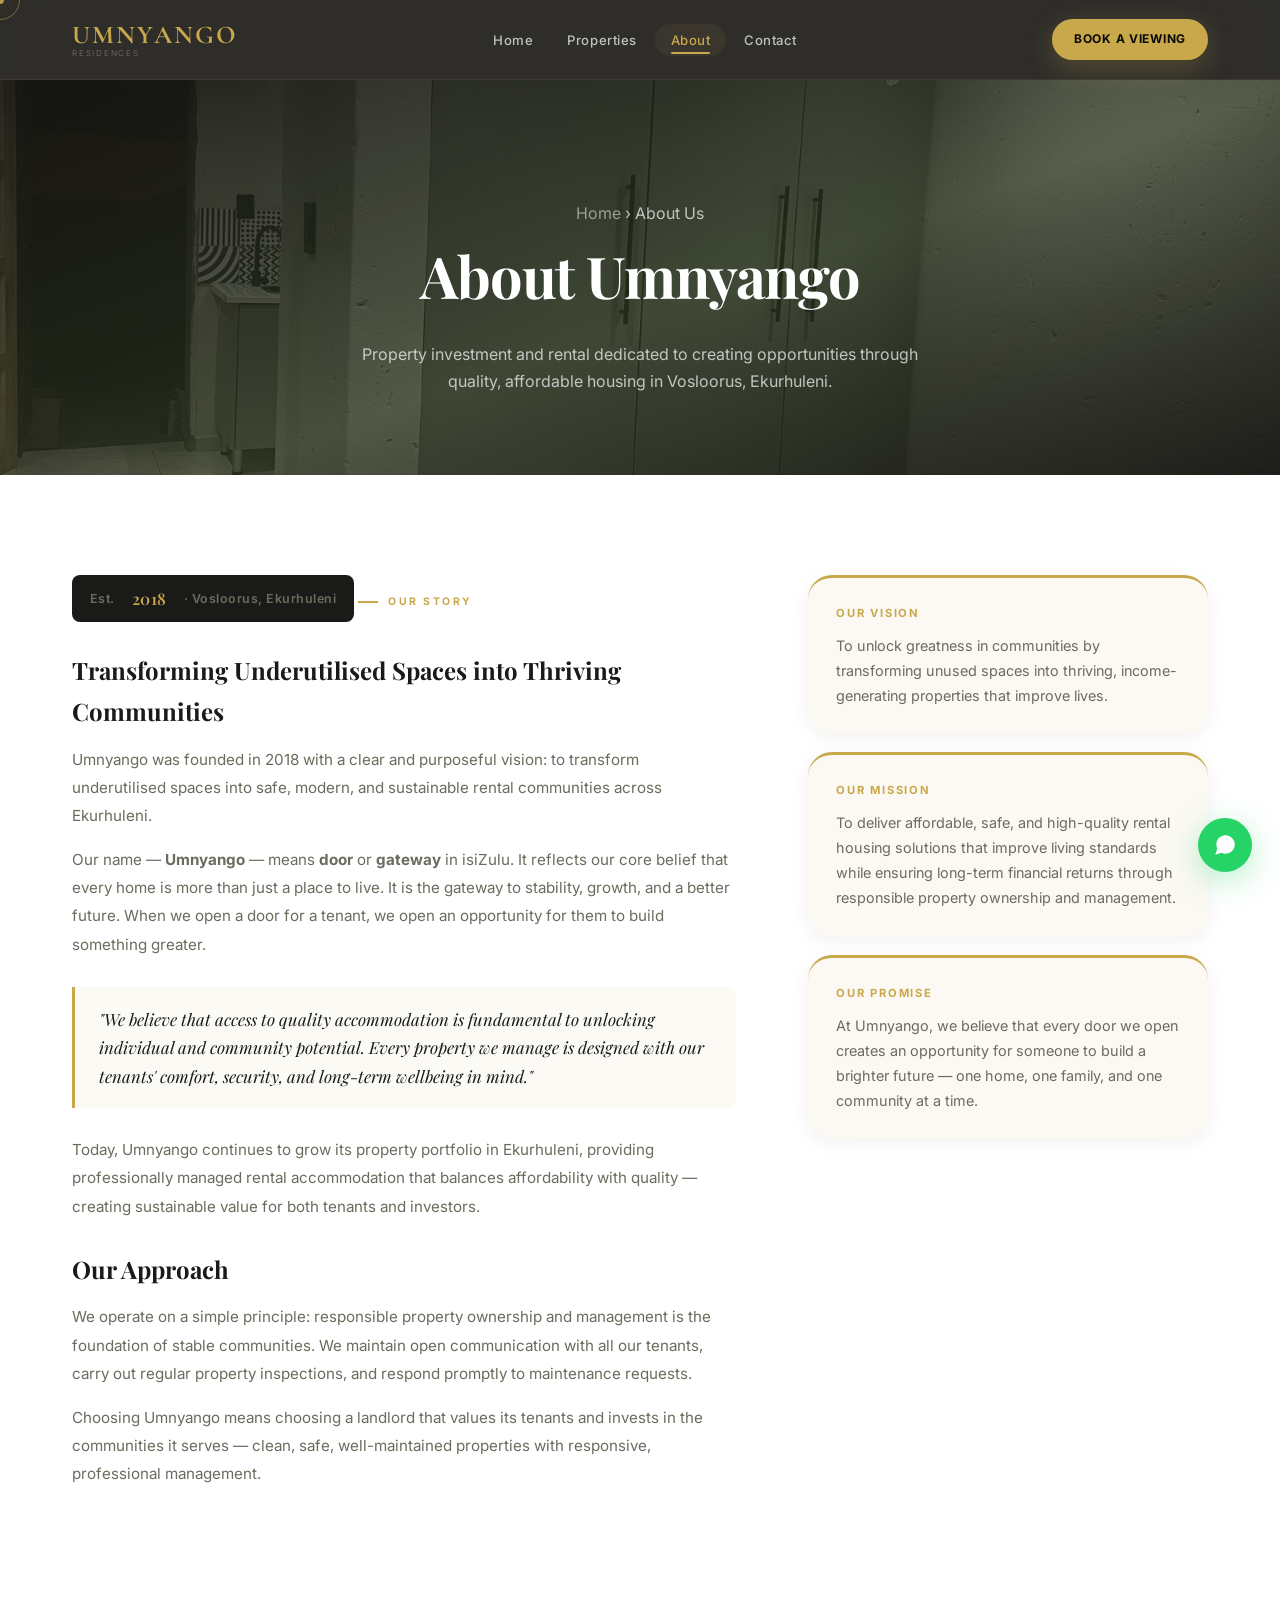
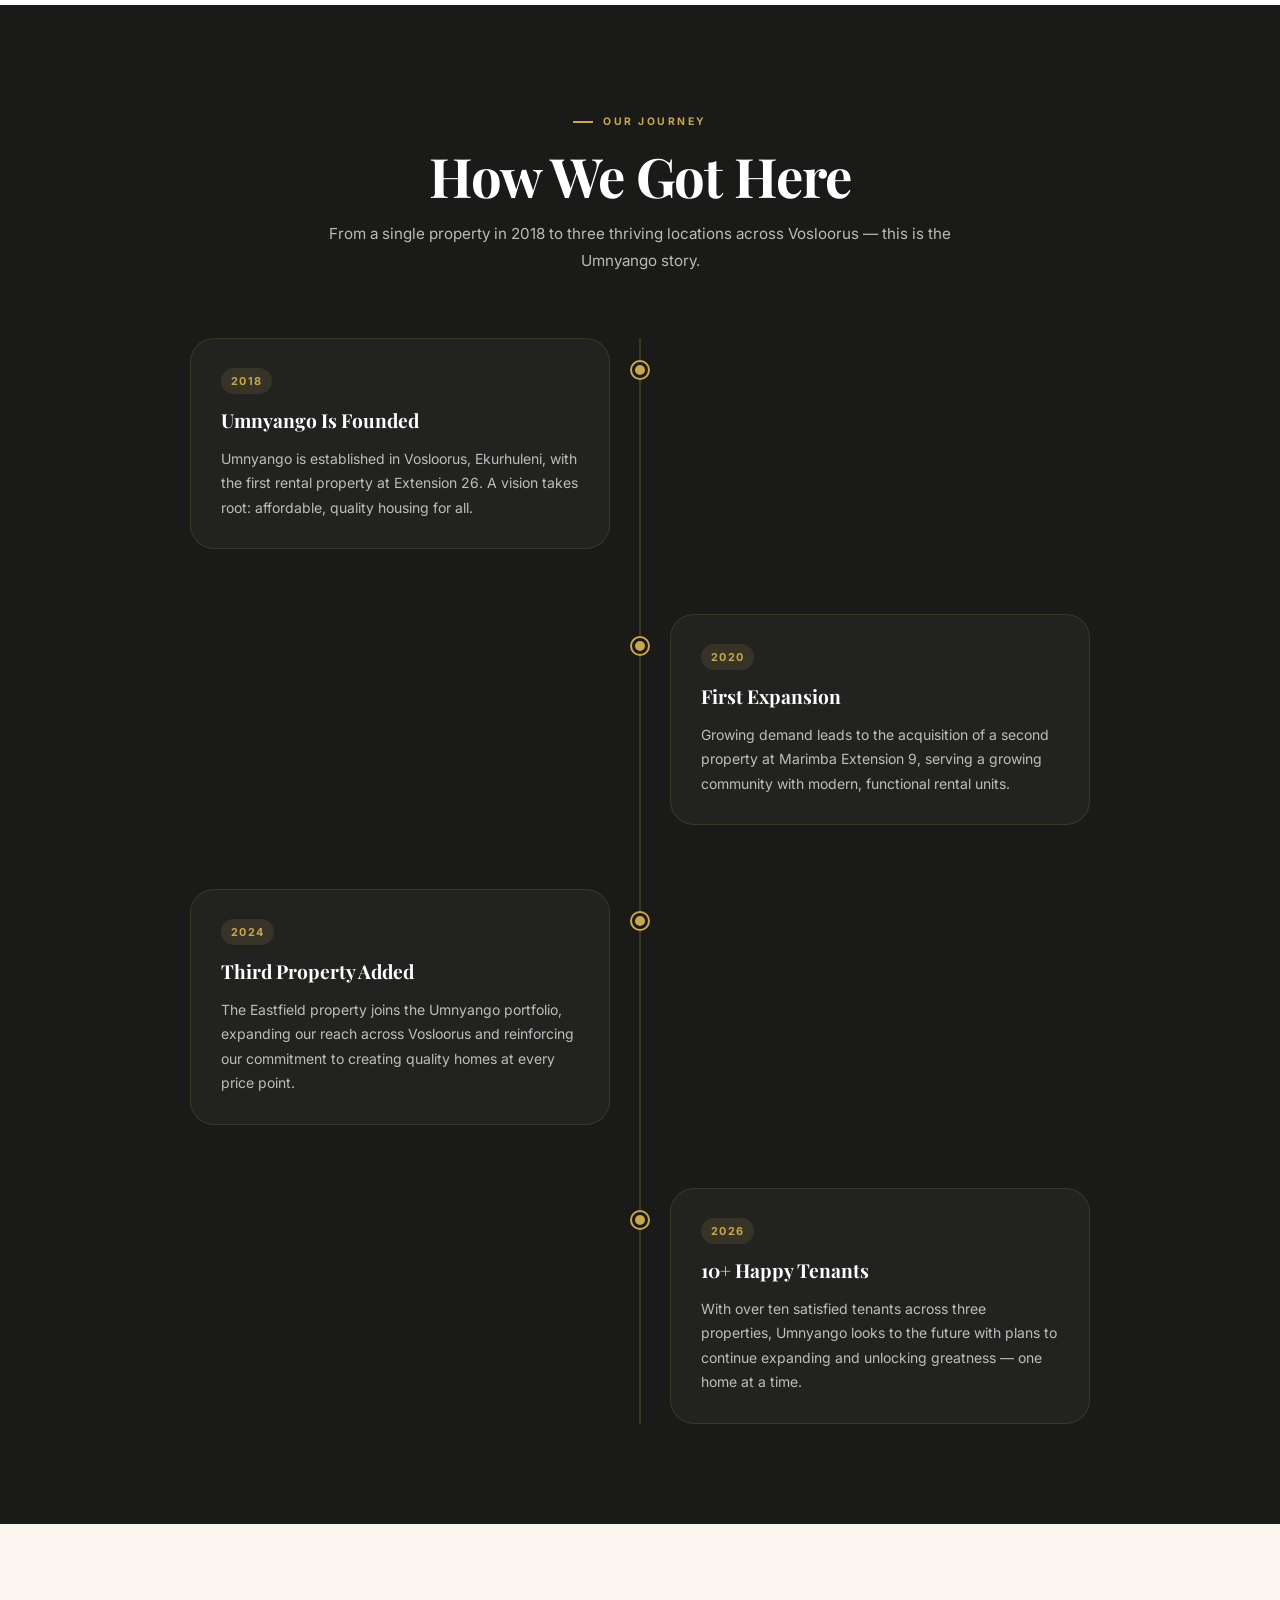
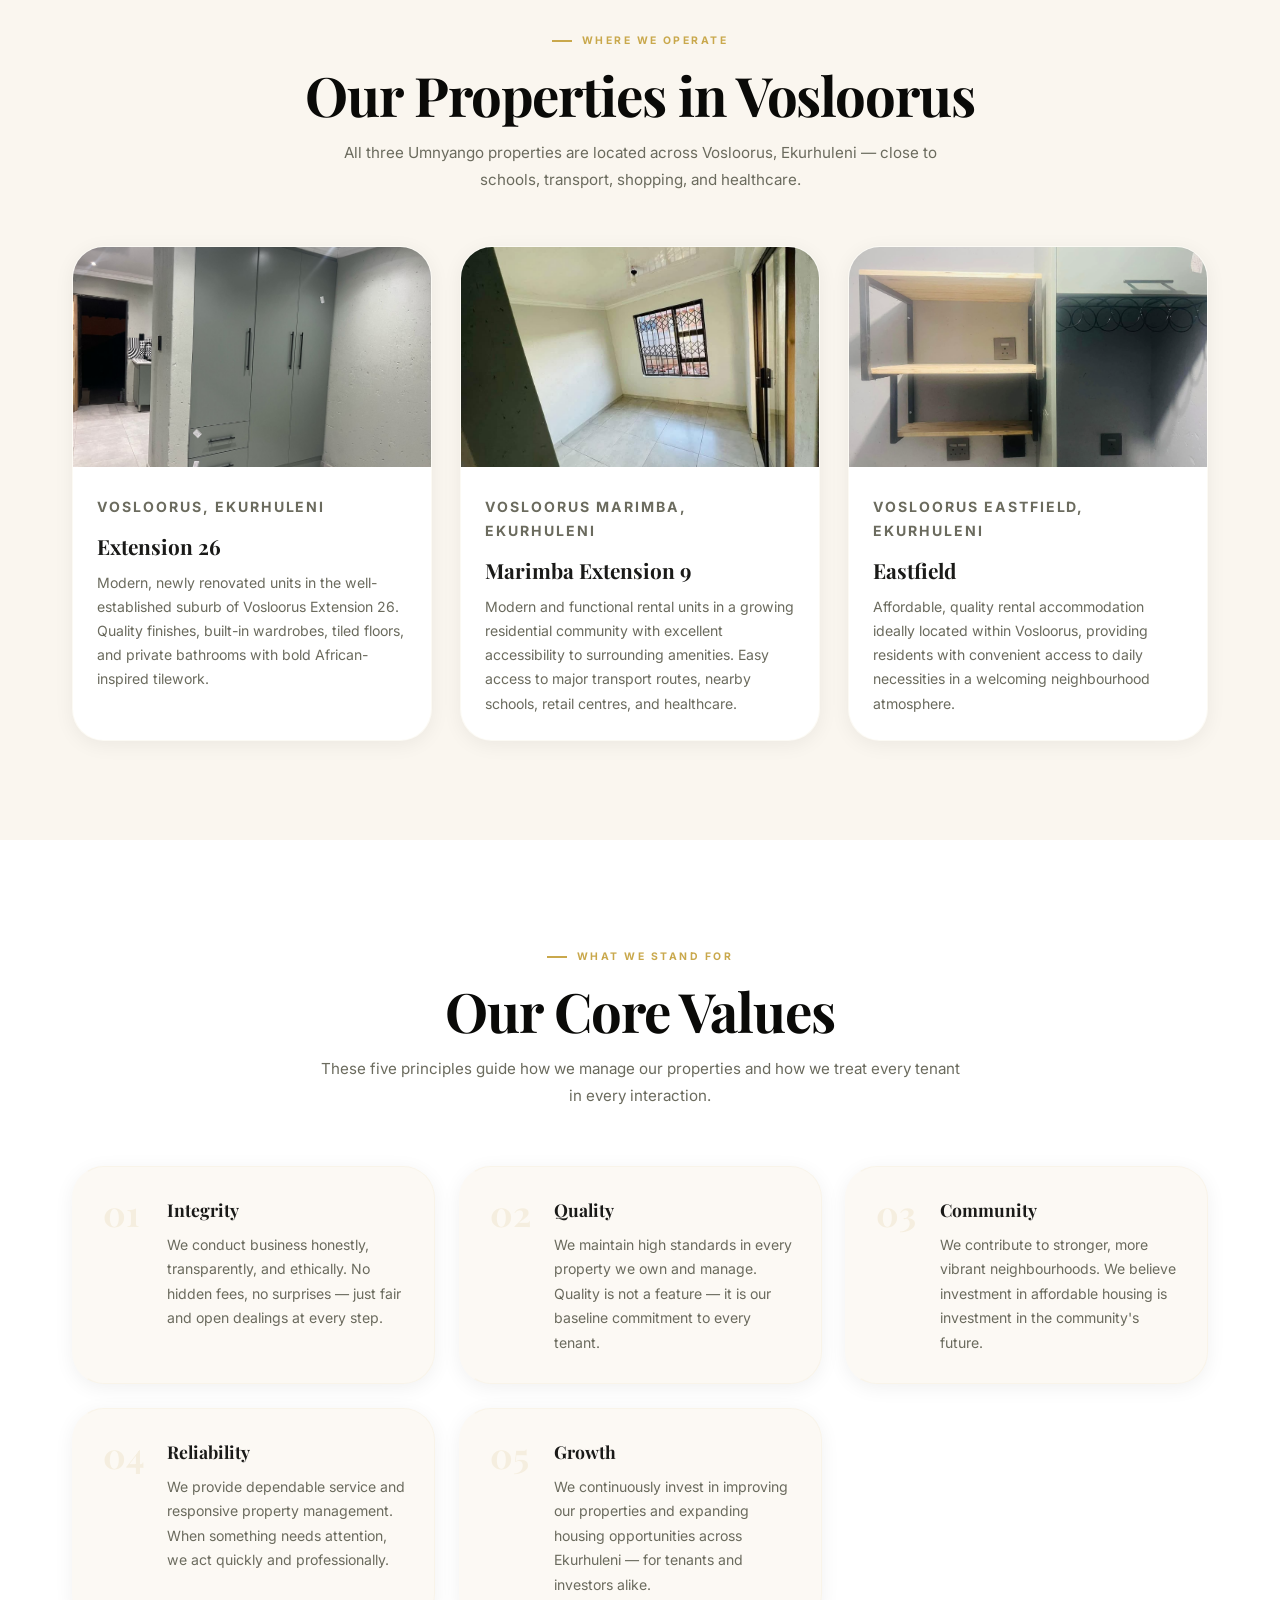
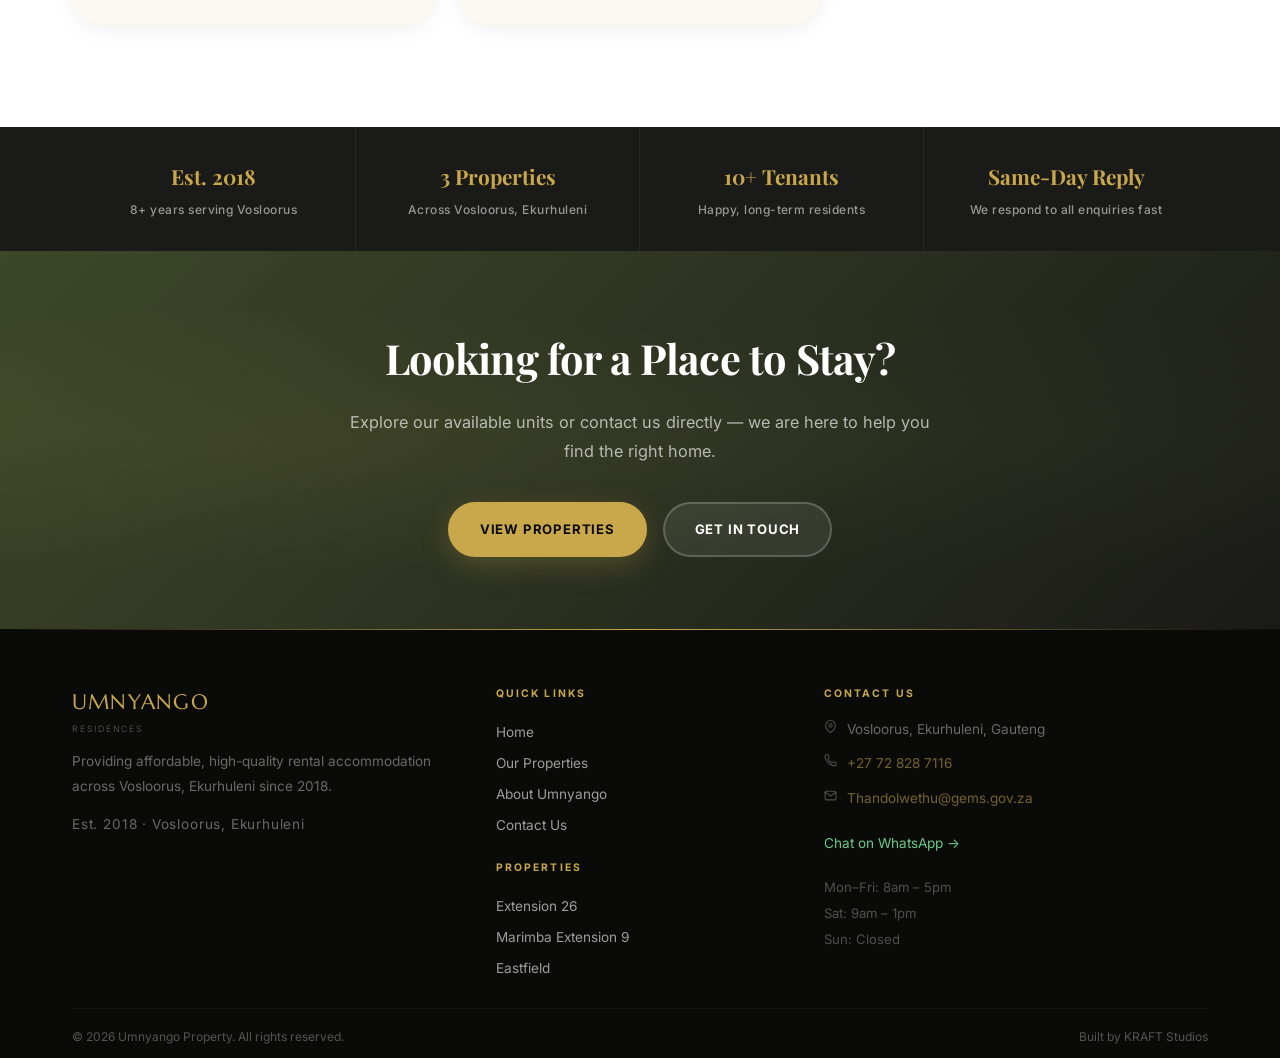
==== about.html @ 975ba5ec "Initial commit" ====
<!DOCTYPE html>
<html lang="en">
<head>
  <meta charset="UTF-8" />
  <meta name="viewport" content="width=device-width, initial-scale=1.0" />
    <title>About Us | Umnyango Hotel & Suites</title>
  <meta name="description" content="Umnyango was established in 2018 with a vision to transform underutilised spaces into thriving rental communities in Vosloorus, Ekurhuleni. Learn our story, vision, and values." />
  <link rel="stylesheet" href="styles.css" />
  <style>
    /* ===== PAGE HEADER OVERRIDES ===== */
    .page-header {
      padding: 120px 0 80px;
    }

    .page-header .hs-overlay {
      background: linear-gradient(160deg, rgba(22,22,18,0.92) 0%, rgba(45,54,32,0.75) 55%, rgba(22,22,18,0.95) 100%);
    }

    /* ===== OVERVIEW ===== */
    .overview-section {
      padding: 100px 0;
      background: var(--white);
    }

    .overview-grid {
      display: grid;
      grid-template-columns: 1fr 400px;
      gap: 72px;
      align-items: flex-start;
    }

    .overview-content .founded-badge {
      display: inline-flex;
      align-items: center;
      gap: 10px;
      background: var(--charcoal-dark);
      color: var(--text-soft);
      font-size: 0.78rem;
      font-weight: 600;
      padding: 10px 18px;
      border-radius: var(--radius-sm);
      letter-spacing: 0.04em;
      margin-bottom: 28px;
      font-family: 'Inter', sans-serif;
    }

    .overview-content .founded-badge span {
      color: var(--gold);
      font-family: 'Playfair Display', serif;
      font-size: 1rem;
    }

    .overview-content h2 {
      font-family: 'Playfair Display', serif;
      font-size: 1.5rem;
      color: var(--charcoal-dark);
      margin-bottom: 14px;
      margin-top: 28px;
    }

    .overview-content h2:first-of-type {
      margin-top: 0;
    }

    .overview-content p {
      color: var(--text-soft);
      line-height: 1.85;
      margin-bottom: 16px;
      font-size: 0.95rem;
    }

    .overview-content blockquote {
      border-left: 3px solid var(--gold);
      padding: 18px 24px;
      margin: 28px 0;
      background: var(--gold-soft);
      border-radius: 0 var(--radius-sm) var(--radius-sm) 0;
      font-family: 'Playfair Display', serif;
      font-style: italic;
      font-size: 1.05rem;
      color: var(--charcoal);
      line-height: 1.7;
    }

    .vm-stack {
      display: flex;
      flex-direction: column;
      gap: 18px;
      position: sticky;
      top: calc(var(--nav-h) + 24px);
    }

    .vm-card {
      background: var(--ivory-light);
      border-radius: var(--radius-lg);
      padding: 26px 28px;
      box-shadow: var(--shadow-sm);
      border-top: 3px solid var(--gold);
      transition: all var(--transition);
    }

    .vm-card:hover {
      transform: translateY(-2px);
      box-shadow: var(--shadow-md);
    }

    .vm-card h3 {
      font-size: 0.7rem;
      text-transform: uppercase;
      letter-spacing: 0.16em;
      font-family: 'Inter', sans-serif;
      font-weight: 700;
      color: var(--gold);
      margin-bottom: 10px;
    }

    .vm-card p {
      font-size: 0.9rem;
      color: var(--text-soft);
      line-height: 1.74;
    }

    /* ===== TIMELINE ===== */
    .timeline-section {
      padding: 100px 0;
      background: var(--charcoal-dark);
    }

    .timeline-head {
      text-align: center;
      margin-bottom: 64px;
    }

    .timeline-track {
      position: relative;
      max-width: 900px;
      margin: 0 auto;
    }

    .timeline-track::before {
      content: '';
      position: absolute;
      left: 50%;
      top: 0;
      bottom: 0;
      width: 2px;
      background: rgba(201,168,76,0.2);
      transform: translateX(-50%);
    }

    .tl-item {
      display: grid;
      grid-template-columns: 1fr 60px 1fr;
      gap: 0;
      margin-bottom: 64px;
      position: relative;
    }

    .tl-item:last-child { margin-bottom: 0; }

    .tl-content {
      background: rgba(255,255,255,0.04);
      border: 1px solid rgba(201,168,76,0.14);
      border-radius: var(--radius-lg);
      padding: 28px 30px;
      transition: background var(--transition);
    }

    .tl-content:hover {
      background: rgba(255,255,255,0.07);
    }

    .tl-item.left  .tl-content { grid-column: 1; }
    .tl-item.left  .tl-space   { grid-column: 2; }
    .tl-item.left  .tl-empty   { grid-column: 3; }
    .tl-item.right .tl-empty   { grid-column: 1; }
    .tl-item.right .tl-space   { grid-column: 2; }
    .tl-item.right .tl-content { grid-column: 3; }

    .tl-space {
      display: flex;
      flex-direction: column;
      align-items: center;
      justify-content: flex-start;
      padding-top: 24px;
      position: relative;
    }

    .tl-dot {
      width: 16px;
      height: 16px;
      background: var(--gold);
      border-radius: 50%;
      border: 3px solid var(--charcoal-dark);
      box-shadow: 0 0 0 2px var(--gold);
      flex-shrink: 0;
      z-index: 1;
    }

    .tl-year {
      font-family: 'Inter', sans-serif;
      font-size: 0.78rem;
      font-weight: 700;
      color: var(--gold);
      text-transform: uppercase;
      letter-spacing: 0.1em;
      margin-bottom: 8px;
    }

    .tl-content h3 {
      font-size: 1.2rem;
      color: var(--white);
      margin-bottom: 10px;
      font-family: 'Playfair Display', serif;
    }

    .tl-content p {
      font-size: 0.875rem;
      color: rgba(255,255,255,0.7);
      line-height: 1.74;
    }

    .tl-tag {
      display: inline-block;
      background: var(--gold-dim);
      color: var(--gold);
      font-size: 0.68rem;
      font-weight: 700;
      text-transform: uppercase;
      letter-spacing: 0.12em;
      padding: 4px 10px;
      border-radius: 20px;
      margin-bottom: 10px;
      font-family: 'Inter', sans-serif;
    }

    /* ===== AREAS ===== */
    .areas-section {
      background: var(--ivory);
      padding: 100px 0;
    }

    .areas-head {
      text-align: center;
      margin-bottom: 52px;
    }

    .areas-head .section-subtitle {
      margin: 0 auto;
    }

    .areas-grid {
      display: grid;
      grid-template-columns: repeat(3, 1fr);
      gap: 28px;
    }

    .area-card {
      background: var(--white);
      border-radius: var(--radius-xl);
      overflow: hidden;
      box-shadow: var(--shadow-sm);
      border: 1px solid var(--border-light);
      transition: all 0.4s var(--ease-out);
    }

    .area-card:hover {
      transform: translateY(-6px);
      box-shadow: var(--shadow-lg);
      border-color: var(--border);
    }

    .area-photo {
      height: 220px;
      overflow: hidden;
      background: var(--ivory-dark);
    }

    .area-photo img {
      width: 100%;
      height: 100%;
      object-fit: cover;
      transition: transform 0.7s var(--ease-out);
    }

    .area-card:hover .area-photo img {
      transform: scale(1.08);
    }

    .area-body {
      padding: 28px 24px 24px;
    }

    .area-body h3 {
      font-family: 'Playfair Display', serif;
      font-size: 1.3rem;
      margin-bottom: 6px;
      color: var(--charcoal-dark);
      font-weight: 700;
    }

    .area-location {
      font-size: 0.7rem;
      font-weight: 700;
      color: var(--gold);
      text-transform: uppercase;
      letter-spacing: 0.14em;
      margin-bottom: 10px;
      font-family: 'Inter', sans-serif;
    }

    .area-body p {
      font-size: 0.88rem;
      color: var(--text-soft);
      line-height: 1.72;
    }

    /* ===== VALUES ===== */
    .values-section {
      padding: 100px 0;
      background: var(--white);
    }

    .values-head {
      text-align: center;
      margin-bottom: 56px;
    }

    .values-head .section-subtitle {
      margin: 0 auto;
    }

    .values-grid {
      display: grid;
      grid-template-columns: repeat(3, 1fr);
      gap: 24px;
    }

    .value-card {
      display: flex;
      gap: 20px;
      background: var(--ivory-light);
      border-radius: var(--radius-xl);
      padding: 28px;
      box-shadow: var(--shadow-sm);
      transition: all 0.4s var(--ease-out);
      align-items: flex-start;
      border: 1px solid var(--border-light);
      border-left: 3px solid transparent;
    }

    .value-card:hover {
      transform: translateY(-4px);
      box-shadow: var(--shadow-md);
      border-left-color: var(--gold);
      border-color: var(--border);
    }

    .value-num {
      font-family: 'Playfair Display', serif;
      font-size: 2.2rem;
      font-weight: 700;
      color: var(--gold-dim);
      line-height: 1;
      flex-shrink: 0;
      width: 44px;
    }

    .value-content h3 {
      font-family: 'Playfair Display', serif;
      font-size: 1.1rem;
      margin-bottom: 8px;
      color: var(--charcoal-dark);
      font-weight: 700;
    }

    .value-content p {
      font-size: 0.88rem;
      color: var(--text-soft);
      line-height: 1.74;
    }

    /* ===== TRUST STRIP ===== */
    .trust-strip {
      background: var(--charcoal-dark);
      padding: 0;
    }

    .trust-inner {
      display: grid;
      grid-template-columns: repeat(4, 1fr);
    }

    .trust-cell {
      padding: 32px 24px;
      text-align: center;
      border-right: 1px solid rgba(255,255,255,0.06);
    }

    .trust-cell:last-child { border-right: none; }

    .trust-label {
      font-family: 'Playfair Display', serif;
      font-size: 1.3rem;
      color: var(--gold);
      margin-bottom: 6px;
      font-weight: 700;
    }

    .trust-desc {
      font-size: 0.75rem;
      color: rgba(255,255,255,0.55);
      line-height: 1.6;
      font-family: 'Inter', sans-serif;
      font-weight: 500;
      letter-spacing: 0.04em;
    }

    /* ===== CTA ===== */
    .about-cta {
      background: linear-gradient(135deg, var(--olive-deep) 0%, var(--charcoal-dark) 100%);
      padding: 72px 0;
      text-align: center;
      position: relative;
      overflow: hidden;
    }

    .about-cta::before {
      content: '';
      position: absolute;
      inset: 0;
      background:
        radial-gradient(ellipse at 20% 50%, rgba(201,168,76,0.08), transparent 50%),
        radial-gradient(ellipse at 80% 50%, rgba(106,122,74,0.06), transparent 50%);
      pointer-events: none;
    }

    .about-cta .container {
      position: relative;
      z-index: 1;
    }

    .about-cta h2 {
      font-family: 'Playfair Display', serif;
      font-size: clamp(1.8rem, 4vw, 2.6rem);
      color: var(--white);
      margin-bottom: 14px;
      letter-spacing: -0.02em;
    }

    .about-cta p {
      color: rgba(255,255,255,0.65);
      font-size: 1.02rem;
      max-width: 600px;
      margin: 0 auto 36px;
      line-height: 1.8;
    }

    .about-cta .btn-group {
      display: flex;
      gap: 16px;
      justify-content: center;
      flex-wrap: wrap;
    }

    /* ===== RESPONSIVE ===== */
    @media (max-width: 1020px) {
      .overview-grid {
        grid-template-columns: 1fr;
      }
      .vm-stack {
        position: static;
        flex-direction: row;
        flex-wrap: wrap;
      }
      .vm-card {
        flex: 1;
        min-width: 240px;
      }
    }

    @media (max-width: 900px) {
      .areas-grid {
        grid-template-columns: 1fr 1fr;
      }
      .values-grid {
        grid-template-columns: 1fr 1fr;
      }
      .trust-inner {
        grid-template-columns: 1fr 1fr;
      }
      .trust-cell:nth-child(2) {
        border-right: none;
      }
    }

    @media (max-width: 768px) {
      .timeline-track::before {
        left: 20px;
      }
      .tl-item {
        display: block;
        padding-left: 52px;
        position: relative;
      }
      .tl-space {
        position: absolute;
        left: 0;
        top: 0;
        flex-direction: row;
        padding: 22px 0 0 12px;
      }
      .tl-dot {
        margin-right: 0;
      }
      .tl-empty {
        display: none;
      }
    }

    @media (max-width: 640px) {
      .areas-grid {
        grid-template-columns: 1fr;
      }
      .values-grid {
        grid-template-columns: 1fr;
      }
      .trust-inner {
        grid-template-columns: 1fr 1fr;
      }
    }
  </style>
</head>
<body>
  <!-- ===== CUSTOM CURSOR ===== -->
  <div class="cursor-ring" id="cursorRing"></div>
  <div class="cursor-dot" id="cursorDot"></div>

  <!-- ===== NAVIGATION ===== -->
  <nav class="nav" id="mainNav">
    <div class="container nav-inner">
      <a href="index.html" class="nav-logo">Umnyango<span>Residences</span></a>
      <button class="nav-toggle" id="navToggle" aria-label="Toggle navigation" aria-expanded="false">
        <span></span><span></span><span></span>
      </button>
      <ul class="nav-links" id="navLinks" role="list">
        <li><a href="index.html">Home</a></li>
        <li><a href="properties.html">Properties</a></li>
        <li><a href="about.html" class="active">About</a></li>
        <li><a href="contact.html">Contact</a></li>
      </ul>
      <div class="nav-cta">
        <a href="contact.html" class="btn btn-primary btn-sm">Book a Viewing</a>
      </div>
    </div>
  </nav>

  <!-- ===== PAGE HEADER ===== -->
  <header class="page-header">
    <div class="hs-slides" id="hsSlides"></div>
    <div class="hs-overlay"></div>
    <div class="container">
      <p class="breadcrumb"><a href="index.html">Home</a> &rsaquo; About Us</p>
      <h1>About Umnyango</h1>
      <p>Property investment and rental dedicated to creating opportunities through quality, affordable housing in Vosloorus, Ekurhuleni.</p>
    </div>
  </header>

  <script>
    // ===== SLIDESHOW =====
    (function(){
      var imgs = [
        'images/Ext 26/photo-03.jpeg',
        'images/Eastfield/photo-02.png',
        'images/Ext 9/photo-02.jpeg',
        'images/Ext 26/photo-08.jpeg',
        'images/Eastfield/photo-05.png',
        'images/Ext 26/photo-11.jpeg'
      ];
      var wrap = document.getElementById('hsSlides');
      var slides = imgs.map(function(src, i){
        var d = document.createElement('div');
        d.className = 'hs-slide' + (i === 0 ? ' active' : '');
        d.style.backgroundImage = "url('" + src + "')";
        wrap.appendChild(d);
        return d;
      });
      var cur = 0;
      setInterval(function(){
        slides[cur].classList.remove('active');
        cur = (cur + 1) % slides.length;
        slides[cur].classList.add('active');
      }, 5000);
    })();
  </script>

  <!-- ===== OVERVIEW ===== -->
  <section class="overview-section">
    <div class="container">
      <div class="overview-grid">
        <div class="overview-content reveal">
          <div class="founded-badge">Est. &nbsp;<span>2018</span>&nbsp; · Vosloorus, Ekurhuleni</div>
          <span class="section-label">Our Story</span>
          <h2>Transforming Underutilised Spaces into Thriving Communities</h2>
          <p>Umnyango was founded in 2018 with a clear and purposeful vision: to transform underutilised spaces into safe, modern, and sustainable rental communities across Ekurhuleni.</p>
          <p>Our name — <strong>Umnyango</strong> — means <strong>door</strong> or <strong>gateway</strong> in isiZulu. It reflects our core belief that every home is more than just a place to live. It is the gateway to stability, growth, and a better future. When we open a door for a tenant, we open an opportunity for them to build something greater.</p>
          <blockquote>"We believe that access to quality accommodation is fundamental to unlocking individual and community potential. Every property we manage is designed with our tenants' comfort, security, and long-term wellbeing in mind."</blockquote>
          <p>Today, Umnyango continues to grow its property portfolio in Ekurhuleni, providing professionally managed rental accommodation that balances affordability with quality — creating sustainable value for both tenants and investors.</p>
          <h2>Our Approach</h2>
          <p>We operate on a simple principle: responsible property ownership and management is the foundation of stable communities. We maintain open communication with all our tenants, carry out regular property inspections, and respond promptly to maintenance requests.</p>
          <p>Choosing Umnyango means choosing a landlord that values its tenants and invests in the communities it serves — clean, safe, well-maintained properties with responsive, professional management.</p>
        </div>

        <div class="vm-stack reveal reveal-delay-2">
          <div class="vm-card">
            <h3>Our Vision</h3>
            <p>To unlock greatness in communities by transforming unused spaces into thriving, income-generating properties that improve lives.</p>
          </div>
          <div class="vm-card">
            <h3>Our Mission</h3>
            <p>To deliver affordable, safe, and high-quality rental housing solutions that improve living standards while ensuring long-term financial returns through responsible property ownership and management.</p>
          </div>
          <div class="vm-card">
            <h3>Our Promise</h3>
            <p>At Umnyango, we believe that every door we open creates an opportunity for someone to build a brighter future — one home, one family, and one community at a time.</p>
          </div>
        </div>
      </div>
    </div>
  </section>

  <!-- ===== TIMELINE ===== -->
  <section class="timeline-section">
    <div class="container">
      <div class="timeline-head reveal">
        <span class="section-label">Our Journey</span>
        <h2 class="section-title light">How We Got Here</h2>
        <p class="section-subtitle light" style="margin:0 auto;">From a single property in 2018 to three thriving locations across Vosloorus — this is the Umnyango story.</p>
      </div>
      <div class="timeline-track">
        <div class="tl-item left reveal">
          <div class="tl-content">
            <span class="tl-tag">2018</span>
            <h3>Umnyango Is Founded</h3>
            <p>Umnyango is established in Vosloorus, Ekurhuleni, with the first rental property at Extension 26. A vision takes root: affordable, quality housing for all.</p>
          </div>
          <div class="tl-space"><div class="tl-dot"></div></div>
          <div class="tl-empty"></div>
        </div>
        <div class="tl-item right reveal reveal-delay-1">
          <div class="tl-empty"></div>
          <div class="tl-space"><div class="tl-dot"></div></div>
          <div class="tl-content">
            <span class="tl-tag">2020</span>
            <h3>First Expansion</h3>
            <p>Growing demand leads to the acquisition of a second property at Marimba Extension 9, serving a growing community with modern, functional rental units.</p>
          </div>
        </div>
        <div class="tl-item left reveal reveal-delay-2">
          <div class="tl-content">
            <span class="tl-tag">2024</span>
            <h3>Third Property Added</h3>
            <p>The Eastfield property joins the Umnyango portfolio, expanding our reach across Vosloorus and reinforcing our commitment to creating quality homes at every price point.</p>
          </div>
          <div class="tl-space"><div class="tl-dot"></div></div>
          <div class="tl-empty"></div>
        </div>
        <div class="tl-item right reveal reveal-delay-3">
          <div class="tl-empty"></div>
          <div class="tl-space"><div class="tl-dot"></div></div>
          <div class="tl-content">
            <span class="tl-tag">2026</span>
            <h3>10+ Happy Tenants</h3>
            <p>With over ten satisfied tenants across three properties, Umnyango looks to the future with plans to continue expanding and unlocking greatness — one home at a time.</p>
          </div>
        </div>
      </div>
    </div>
  </section>

  <!-- ===== AREAS ===== -->
  <section class="areas-section">
    <div class="container">
      <div class="areas-head reveal">
        <span class="section-label">Where We Operate</span>
        <h2 class="section-title">Our Properties in Vosloorus</h2>
        <p class="section-subtitle">All three Umnyango properties are located across Vosloorus, Ekurhuleni — close to schools, transport, shopping, and healthcare.</p>
      </div>
      <div class="areas-grid">
        <div class="area-card reveal reveal-delay-1">
          <div class="area-photo"><img src="images/Ext 26/photo-03.jpeg" alt="Extension 26" loading="lazy" /></div>
          <div class="area-body">
            <p class="area-location">Vosloorus, Ekurhuleni</p>
            <h3>Extension 26</h3>
            <p>Modern, newly renovated units in the well-established suburb of Vosloorus Extension 26. Quality finishes, built-in wardrobes, tiled floors, and private bathrooms with bold African-inspired tilework.</p>
          </div>
        </div>
        <div class="area-card reveal reveal-delay-2">
          <div class="area-photo"><img src="images/Ext 9/photo-02.jpeg" alt="Marimba Extension 9" loading="lazy" /></div>
          <div class="area-body">
            <p class="area-location">Vosloorus Marimba, Ekurhuleni</p>
            <h3>Marimba Extension 9</h3>
            <p>Modern and functional rental units in a growing residential community with excellent accessibility to surrounding amenities. Easy access to major transport routes, nearby schools, retail centres, and healthcare.</p>
          </div>
        </div>
        <div class="area-card reveal reveal-delay-3">
          <div class="area-photo"><img src="images/Eastfield/photo-03.png" alt="Eastfield" loading="lazy" /></div>
          <div class="area-body">
            <p class="area-location">Vosloorus Eastfield, Ekurhuleni</p>
            <h3>Eastfield</h3>
            <p>Affordable, quality rental accommodation ideally located within Vosloorus, providing residents with convenient access to daily necessities in a welcoming neighbourhood atmosphere.</p>
          </div>
        </div>
      </div>
    </div>
  </section>

  <!-- ===== VALUES ===== -->
  <section class="values-section">
    <div class="container">
      <div class="values-head reveal">
        <span class="section-label">What We Stand For</span>
        <h2 class="section-title">Our Core Values</h2>
        <p class="section-subtitle">These five principles guide how we manage our properties and how we treat every tenant in every interaction.</p>
      </div>
      <div class="values-grid">
        <div class="value-card reveal reveal-delay-1">
          <div class="value-num">01</div>
          <div class="value-content"><h3>Integrity</h3><p>We conduct business honestly, transparently, and ethically. No hidden fees, no surprises — just fair and open dealings at every step.</p></div>
        </div>
        <div class="value-card reveal reveal-delay-2">
          <div class="value-num">02</div>
          <div class="value-content"><h3>Quality</h3><p>We maintain high standards in every property we own and manage. Quality is not a feature — it is our baseline commitment to every tenant.</p></div>
        </div>
        <div class="value-card reveal reveal-delay-3">
          <div class="value-num">03</div>
          <div class="value-content"><h3>Community</h3><p>We contribute to stronger, more vibrant neighbourhoods. We believe investment in affordable housing is investment in the community's future.</p></div>
        </div>
        <div class="value-card reveal reveal-delay-4">
          <div class="value-num">04</div>
          <div class="value-content"><h3>Reliability</h3><p>We provide dependable service and responsive property management. When something needs attention, we act quickly and professionally.</p></div>
        </div>
        <div class="value-card reveal reveal-delay-5">
          <div class="value-num">05</div>
          <div class="value-content"><h3>Growth</h3><p>We continuously invest in improving our properties and expanding housing opportunities across Ekurhuleni — for tenants and investors alike.</p></div>
        </div>
      </div>
    </div>
  </section>

  <!-- ===== TRUST STRIP ===== -->
  <div class="trust-strip">
    <div class="container">
      <div class="trust-inner">
        <div class="trust-cell"><div class="trust-label">Est. 2018</div><div class="trust-desc">8+ years serving Vosloorus</div></div>
        <div class="trust-cell"><div class="trust-label">3 Properties</div><div class="trust-desc">Across Vosloorus, Ekurhuleni</div></div>
        <div class="trust-cell"><div class="trust-label">10+ Tenants</div><div class="trust-desc">Happy, long-term residents</div></div>
        <div class="trust-cell"><div class="trust-label">Same-Day Reply</div><div class="trust-desc">We respond to all enquiries fast</div></div>
      </div>
    </div>
  </div>

  <!-- ===== CTA ===== -->
  <section class="about-cta reveal">
    <div class="container">
      <h2>Looking for a Place to Stay?</h2>
      <p>Explore our available units or contact us directly — we are here to help you find the right home.</p>
      <div class="btn-group">
        <a href="properties.html" class="btn btn-primary">View Properties</a>
        <a href="contact.html" class="btn btn-ghost-light">Get In Touch</a>
      </div>
    </div>
  </section>

  <!-- ===== FOOTER ===== -->
  <footer>
    <div class="footer-body">
      <div class="container">
        <div class="footer-grid">
          <div class="footer-brand">
            <a href="index.html" class="footer-logo">Umnyango<span>Residences</span></a>
            <p>Providing affordable, high-quality rental accommodation across Vosloorus, Ekurhuleni since 2018.</p>
            <p class="footer-est">Est. 2018 &middot; Vosloorus, Ekurhuleni</p>
          </div>

          <div class="footer-links">
            <h4>Quick Links</h4>
            <a href="index.html">Home</a>
            <a href="properties.html">Our Properties</a>
            <a href="about.html">About Umnyango</a>
            <a href="contact.html">Contact Us</a>
            <h4 class="footer-links-sub">Properties</h4>
            <a href="property-detail.html?p=1">Extension 26</a>
            <a href="property-detail.html?p=2">Marimba Extension 9</a>
            <a href="property-detail.html?p=3">Eastfield</a>
          </div>

          <div class="footer-contact">
            <h4>Contact Us</h4>
            <p>
              <svg width="13" height="13" viewBox="0 0 24 24" fill="none" stroke="currentColor" stroke-width="2" stroke-linecap="round" stroke-linejoin="round" style="flex-shrink:0;margin-top:3px;opacity:.7"><path d="M21 10c0 7-9 13-9 13s-9-6-9-13a9 9 0 0 1 18 0z"/><circle cx="12" cy="10" r="3"/></svg>
              Vosloorus, Ekurhuleni, Gauteng
            </p>
            <p>
              <svg width="13" height="13" viewBox="0 0 24 24" fill="none" stroke="currentColor" stroke-width="2" stroke-linecap="round" stroke-linejoin="round" style="flex-shrink:0;margin-top:3px;opacity:.7"><path d="M22 16.92v3a2 2 0 0 1-2.18 2 19.79 19.79 0 0 1-8.63-3.07A19.5 19.5 0 0 1 4.69 12 19.79 19.79 0 0 1 1.63 3.44 2 2 0 0 1 3.6 1.27h3a2 2 0 0 1 2 1.72c.09.86.24 1.71.45 2.54a2 2 0 0 1-.45 2.11L7.91 9.9a16 16 0 0 0 6.19 6.19l.96-.96a2 2 0 0 1 2.11-.45c.83.21 1.68.36 2.54.45A2 2 0 0 1 22 16.92z"/></svg>
              <a href="tel:+27728287116">+27 72 828 7116</a>
            </p>
            <p>
              <svg width="13" height="13" viewBox="0 0 24 24" fill="none" stroke="currentColor" stroke-width="2" stroke-linecap="round" stroke-linejoin="round" style="flex-shrink:0;margin-top:3px;opacity:.7"><path d="M4 4h16c1.1 0 2 .9 2 2v12c0 1.1-.9 2-2 2H4c-1.1 0-2-.9-2-2V6c0-1.1.9-2 2-2z"/><polyline points="22,6 12,13 2,6"/></svg>
              <a href="mailto:Thandolwethu@gems.gov.za">Thandolwethu@gems.gov.za</a>
            </p>
            <a href="https://wa.me/27728287116" class="footer-wa-link" target="_blank" rel="noopener">Chat on WhatsApp &rarr;</a>
            <div class="footer-hours">Mon–Fri: 8am – 5pm<br>Sat: 9am – 1pm<br>Sun: Closed</div>
          </div>
        </div>
      </div>
    </div>
    <div class="container">
      <div class="footer-bottom">
        <span>&copy; 2026 Umnyango Property. All rights reserved.</span>
        <span>Built by <a href="https://kraftstudios.co.za" target="_blank" rel="noopener">KRAFT Studios</a></span>
      </div>
    </div>
  </footer>

  <!-- ===== FLOATING WHATSAPP ===== -->
  <div class="whatsapp-float">
    <a href="https://wa.me/27728287116" target="_blank" rel="noopener" aria-label="Chat on WhatsApp">
      <svg width="26" height="26" viewBox="0 0 24 24" fill="white"><path d="M21 11.5a8.38 8.38 0 0 1-.9 3.8 8.5 8.5 0 0 1-7.6 4.7 8.38 8.38 0 0 1-3.8-.9L3 21l1.9-5.7a8.38 8.38 0 0 1-.9-3.8 8.5 8.5 0 0 1 4.7-7.6 8.38 8.38 0 0 1 3.8-.9h.5a8.48 8.48 0 0 1 8 8v.5z"/></svg>
    </a>
  </div>

  <script>
    // ===== NAV SCROLL =====
    var nav = document.getElementById('mainNav');
    window.addEventListener('scroll', function() {
      nav.classList.toggle('scrolled', window.scrollY > 40);
    }, { passive: true });

    // ===== MOBILE NAV =====
    var toggle = document.getElementById('navToggle');
    var links = document.getElementById('navLinks');
    toggle.addEventListener('click', function() {
      var open = links.classList.toggle('open');
      toggle.classList.toggle('open');
      toggle.setAttribute('aria-expanded', open);
      document.body.style.overflow = open ? 'hidden' : '';
    });
    links.querySelectorAll('a').forEach(function(a) {
      a.addEventListener('click', function() {
        links.classList.remove('open');
        toggle.classList.remove('open');
        toggle.setAttribute('aria-expanded', 'false');
        document.body.style.overflow = '';
      });
    });

    // ===== SCROLL REVEAL =====
    var observer = new IntersectionObserver(function(entries) {
      entries.forEach(function(e) {
        if (e.isIntersecting) {
          e.target.classList.add('visible');
          observer.unobserve(e.target);
        }
      });
    }, { threshold: 0.1, rootMargin: '0px 0px -30px 0px' });
    document.querySelectorAll('.reveal, .reveal-left, .reveal-right').forEach(function(el) {
      observer.observe(el);
    });

    // ===== CUSTOM CURSOR =====
    var cursorRing = document.getElementById('cursorRing');
    var cursorDot = document.getElementById('cursorDot');
    var interactiveSelectors = ['a', 'button', '.btn', '.nav-toggle', '.nav-links a', '.whatsapp-float a', '.area-card', '.value-card', '.vm-card', '.tl-content'];

    var mouseX = window.innerWidth / 2;
    var mouseY = window.innerHeight / 2;

    // Create cursor trail dots
    var trailDots = [];
    for (var i = 0; i < 8; i++) {
      var dot = document.createElement('div');
      dot.className = 'cursor-trail-dot';
      document.body.appendChild(dot);
      trailDots.push({ el: dot, x: mouseX, y: mouseY });
    }

    document.addEventListener('mousemove', function(event) {
      mouseX = event.clientX;
      mouseY = event.clientY;
      cursorDot.style.transform = 'translate3d(' + mouseX + 'px, ' + mouseY + 'px, 0)';
      cursorRing.style.transform = 'translate3d(' + mouseX + 'px, ' + mouseY + 'px, 0)';

      // Trail animation
      trailDots.forEach(function(dot, i) {
        setTimeout(function() {
          dot.el.style.transform = 'translate3d(' + mouseX + 'px, ' + mouseY + 'px, 0)';
          dot.el.style.opacity = '' + (0.5 - i * 0.06);
        }, i * 30);
      });
    }, { passive: true });

    // Hover states for interactives
    document.addEventListener('mouseover', function(event) {
      if (interactiveSelectors.some(function(selector) { return event.target.closest(selector); })) {
        cursorRing.classList.add('hover');
        cursorDot.classList.add('hover');
      }
    });
    document.addEventListener('mouseout', function(event) {
      if (interactiveSelectors.some(function(selector) { return event.target.closest(selector); })) {
        cursorRing.classList.remove('hover');
        cursorDot.classList.remove('hover');
      }
    });

    // Click effect
    document.addEventListener('mousedown', function() {
      cursorRing.style.transform = 'translate3d(' + mouseX + 'px, ' + mouseY + 'px, 0) scale(0.75)';
    });
    document.addEventListener('mouseup', function() {
      cursorRing.style.transform = 'translate3d(' + mouseX + 'px, ' + mouseY + 'px, 0) scale(1)';
    });

    // Hide cursor when leaving window
    document.addEventListener('mouseleave', function() {
      cursorRing.style.opacity = '0';
      cursorDot.style.opacity = '0';
    });
    document.addEventListener('mouseenter', function() {
      cursorRing.style.opacity = '0.6';
      cursorDot.style.opacity = '0.95';
    });

    // ===== SMOOTH SCROLL FOR BREADCRUMB =====
    console.log('%c Umnyango ✦ Luxury Living ', 'background: #161612; color: #c9a84c; font-size: 14px; font-weight: bold; padding: 10px 20px; border-radius: 8px;');
    console.log('%c Built with passion by KRAFT Studios ', 'background: #2a2a24; color: #faf6ef; font-size: 12px; padding: 6px 16px; border-radius: 4px;');
  </script>
</body>
</html>
---- styles.css ----
/* ============================================================
   UMNYANGO RESIDENCES — Professional Luxury Design System
   Palette: Ebony · Gold · Pearl · Bronze · Midnight
   ============================================================ */

@import url('https://fonts.googleapis.com/css2?family=Inter:wght@200;300;400;500;600;700;800;900&family=Playfair+Display:ital,wght@0,400;0,500;0,600;0,700;0,800;1,400;1,500;1,600;1,700&family=Cormorant+Garamond:ital,wght@0,300;0,400;0,500;0,600;0,700;1,300;1,400;1,500&family=Marcellus&display=swap');

*, *::before, *::after { box-sizing: border-box; margin: 0; padding: 0; }

:root {
  --ebony: #0a0a08;
  --ebony-dark: #050504;
  --ebony-light: #181816;
  --charcoal: #1a1a18;
  --charcoal-light: #2a2a28;
  --charcoal-soft: #3a3a36;
  --charcoal-dark: #1a1a18;

  --gold: #c9a84c;
  --gold-light: #d4bb6a;
  --gold-deep: #a8882c;
  --gold-dim: rgba(201,168,76,0.12);
  --gold-soft: rgba(201,168,76,0.06);
  --gold-glow: rgba(201,168,76,0.3);

  --pearl: #faf6ef;
  --pearl-light: #fcf9f4;
  --pearl-dark: #f0eadf;
  --cream: #f5efe5;
  --white: #ffffff;

  --ivory: #faf6ef;
  --ivory-light: #fcf9f4;
  --ivory-dark: #f0eadf;

  --olive: #6b7a4a;
  --olive-light: #8a9e62;
  --olive-dark: #4d5a34;
  --olive-deep: #3d4828;

  --bronze: #8b6f47;
  --bronze-light: #a8885e;

  --text: #1a1a18;
  --text-soft: #6b6b5e;
  --text-muted: #9b9b8e;
  --text-light: rgba(255,255,255,0.7);
  --text-faint: rgba(255,255,255,0.35);

  --border: rgba(201,168,76,0.12);
  --border-light: rgba(201,168,76,0.06);
  --border-gold: rgba(201,168,76,0.15);

  --shadow-sm: 0 4px 20px rgba(10,10,8,0.06);
  --shadow-md: 0 12px 40px rgba(10,10,8,0.08);
  --shadow-lg: 0 24px 60px rgba(10,10,8,0.12);
  --shadow-xl: 0 40px 80px rgba(10,10,8,0.16);
  --shadow-gold: 0 8px 32px rgba(201,168,76,0.15);

  --radius-sm: 8px;
  --radius: 16px;
  --radius-lg: 24px;
  --radius-xl: 32px;

  --nav-h: 80px;
  --transition: 0.35s cubic-bezier(0.25, 0.46, 0.45, 0.94);
  --ease-out: cubic-bezier(0.22, 1, 0.36, 1);
  --ease-spring: cubic-bezier(0.34, 1.56, 0.64, 1);
}

html { scroll-behavior: smooth; }

body {
  font-family: 'Inter', sans-serif;
  background: var(--pearl);
  color: var(--text);
  line-height: 1.7;
  font-size: 15px;
  min-height: 100vh;
  padding-top: var(--nav-h);
  -webkit-font-smoothing: antialiased;
  overflow-x: hidden;
}

::-webkit-scrollbar { width: 6px; }
::-webkit-scrollbar-track { background: var(--ebony); }
::-webkit-scrollbar-thumb { background: var(--gold); border-radius: 999px; }
::selection { background: var(--gold); color: var(--ebony); }

img { display: block; max-width: 100%; }
a { color: var(--gold); text-decoration: none; transition: color var(--transition); }
a:hover { color: var(--gold-light); }
ul { list-style: none; }

.container { max-width: 1200px; margin: 0 auto; padding: 0 32px; }
@media (max-width: 640px) { .container { padding: 0 20px; } }

/* ===== TYPOGRAPHY ===== */
.section-label {
  display: inline-flex; align-items: center; gap: 10px;
  font-size: 0.65rem; font-weight: 700; text-transform: uppercase;
  letter-spacing: 0.24em; color: var(--gold); margin-bottom: 16px;
  font-family: 'Inter', sans-serif;
}
.section-label::before {
  content: ''; width: 20px; height: 2px;
  background: var(--gold); flex-shrink: 0;
}

.section-title {
  font-family: 'Playfair Display', serif;
  font-size: clamp(2rem, 4.5vw, 3.4rem);
  line-height: 1.05; color: var(--ebony);
  margin-bottom: 16px; font-weight: 700; letter-spacing: -0.02em;
}
.section-title.light { color: var(--white); }
.section-title .gold { color: var(--gold); }

.section-subtitle {
  max-width: 640px; color: var(--text-soft);
  font-size: 0.95rem; line-height: 1.8;
}
.section-subtitle.light { color: var(--text-light); }

/* ===== BUTTONS ===== */
.btn {
  display: inline-flex; align-items: center; justify-content: center;
  gap: 10px; padding: 14px 30px; border-radius: 999px;
  border: 2px solid transparent;
  font-family: 'Inter', sans-serif; font-weight: 700;
  font-size: 0.82rem; text-transform: uppercase;
  letter-spacing: 0.06em; cursor: pointer;
  transition: all var(--transition); position: relative; overflow: hidden;
}
.btn::after {
  content: ''; position: absolute; inset: 0;
  background: linear-gradient(90deg, transparent, rgba(255,255,255,0.12), transparent);
  transform: translateX(-100%); transition: transform 0.6s;
}
.btn:hover::after { transform: translateX(100%); }

.btn-primary {
  background: var(--gold); border-color: var(--gold);
  color: var(--ebony);
  box-shadow: 0 8px 28px rgba(201,168,76,0.25);
}
.btn-primary:hover {
  background: var(--gold-light); border-color: var(--gold-light);
  transform: translateY(-3px) scale(1.02);
  box-shadow: 0 12px 36px rgba(201,168,76,0.35);
}

.btn-secondary {
  background: transparent; border: 1px solid var(--border-gold);
  color: var(--gold-deep);
}
.btn-secondary:hover {
  border-color: var(--gold); background: var(--gold-soft);
  transform: translateY(-3px);
}

.btn-outline {
  background: transparent; border: 2px solid var(--gold);
  color: var(--gold);
}
.btn-outline:hover { background: var(--gold); color: var(--ebony); transform: translateY(-3px); }

.btn-ghost {
  background: rgba(255,255,255,0.06); border-color: rgba(255,255,255,0.15);
  color: var(--white); backdrop-filter: blur(8px);
}
.btn-ghost:hover { background: rgba(255,255,255,0.12); transform: translateY(-3px); }

.btn-whatsapp { background: #25d366; border-color: #25d366; color: #fff; }
.btn-whatsapp:hover { background: #1ebe5e; transform: translateY(-3px); }

.btn-sm { padding: 10px 22px; font-size: 0.78rem; }

.btn-ghost-light {
  background: rgba(255,255,255,0.08); border: 2px solid rgba(255,255,255,0.2);
  color: var(--white); backdrop-filter: blur(8px);
}
.btn-ghost-light:hover { background: rgba(255,255,255,0.16); transform: translateY(-3px); }

.btn-outline-gold {
  background: transparent; border: 2px solid var(--gold-dim);
  color: var(--gold-deep); font-weight: 700;
}
.btn-outline-gold:hover { background: var(--gold); border-color: var(--gold); color: var(--white); transform: translateY(-2px); }

/* ===== GLASS CARD ===== */
.glass-card {
  background: rgba(255,255,255,0.6); backdrop-filter: blur(20px) saturate(1.5);
  -webkit-backdrop-filter: blur(20px) saturate(1.5);
  border: 1px solid rgba(255,255,255,0.25); border-radius: var(--radius-xl);
}

/* ===== NAVIGATION (Cormorant Garamond for elegance) ===== */
.nav {
  position: fixed; inset: 0 0 auto 0; height: var(--nav-h); z-index: 1000;
  background: rgba(10,10,8,0.85);
  border-bottom: 1px solid rgba(201,168,76,0.1);
  backdrop-filter: blur(24px) saturate(1.3);
  -webkit-backdrop-filter: blur(24px) saturate(1.3);
  transition: all var(--transition);
}
.nav.scrolled { background: rgba(10,10,8,0.97); box-shadow: 0 4px 30px rgba(0,0,0,0.3); }

.nav-inner { display: flex; align-items: center; justify-content: space-between; height: 100%; gap: 16px; }

.nav-logo {
  font-family: 'Cormorant Garamond', 'Playfair Display', serif;
  font-size: 1.6rem; font-weight: 700;
  color: var(--gold); letter-spacing: 0.08em; text-transform: uppercase;
  line-height: 1.1;
}
.nav-logo span {
  display: block; font-family: 'Inter', sans-serif;
  font-size: 0.5rem; letter-spacing: 0.22em;
  color: var(--text-faint); font-weight: 300;
}

.nav-links { display: flex; align-items: center; gap: 2px; flex: 1; justify-content: center; }
.nav-links a {
  position: relative; color: var(--text-light); font-size: 0.82rem;
  font-weight: 500; padding: 8px 16px; border-radius: 999px;
  transition: all var(--transition); letter-spacing: 0.04em;
}
.nav-links a:hover, .nav-links a.active { color: var(--gold); background: rgba(201,168,76,0.08); }
.nav-links a.active::after {
  content: ''; position: absolute; bottom: 2px; left: 16px; right: 16px;
  height: 2px; background: var(--gold); border-radius: 999px;
}

.nav-cta .btn { background: var(--gold); color: var(--ebony); border-color: var(--gold); padding: 8px 20px; font-size: 0.75rem; }
.nav-cta .btn:hover { background: var(--gold-light); border-color: var(--gold-light); }

.nav-toggle { display: none; border: none; background: none; padding: 10px; cursor: pointer; flex-direction: column; gap: 5px; }
.nav-toggle span { display: block; width: 22px; height: 2px; background: var(--gold); border-radius: 999px; transition: all 0.3s ease; }

/* ===== WHATSAPP FLOAT ===== */
.whatsapp-float {
  position: fixed; bottom: 28px; right: 28px; z-index: 900;
}
.whatsapp-float a {
  display: flex; align-items: center; justify-content: center;
  width: 54px; height: 54px; background: #25d366; border-radius: 50%;
  box-shadow: 0 8px 32px rgba(37,211,102,0.35);
  transition: all var(--transition);
  animation: wa-float 3s ease-in-out infinite;
}
.whatsapp-float a:hover { transform: scale(1.12); box-shadow: 0 12px 40px rgba(37,211,102,0.45); animation: none; }
@keyframes wa-float { 0%,100% { transform: translateY(0); } 50% { transform: translateY(-8px); } }
.whatsapp-float a::before {
  content: 'Book via WhatsApp'; position: absolute; right: 66px; top: 50%;
  transform: translateY(-50%); background: var(--ebony); color: var(--white);
  font-size: 0.75rem; font-weight: 600; padding: 10px 16px; border-radius: 12px;
  white-space: nowrap; opacity: 0; pointer-events: none;
  transition: opacity var(--transition); box-shadow: 0 8px 24px rgba(0,0,0,0.2);
}
.whatsapp-float a:hover::before { opacity: 1; }

/* ===== CUSTOM CURSOR ===== */
.cursor-ring, .cursor-dot {
  position: fixed; pointer-events: none; top: 0; left: 0;
  transform: translate3d(-50%, -50%, 0); z-index: 9999;
}
.cursor-ring {
  width: 40px; height: 40px; border: 1.5px solid var(--gold);
  border-radius: 50%; opacity: 0.5;
  transition: transform 0.15s ease, opacity 0.2s ease, width 0.3s var(--ease-out), height 0.3s var(--ease-out), border-color 0.2s ease, background 0.2s ease;
}
.cursor-dot {
  width: 8px; height: 8px; border-radius: 50%;
  background: var(--gold); opacity: 0.9;
  box-shadow: 0 0 20px rgba(201,168,76,0.4);
  transition: transform 0.1s ease, opacity 0.15s ease;
}
.cursor-ring.hover { width: 60px; height: 60px; border-color: var(--gold-light); opacity: 0.35; background: rgba(201,168,76,0.06); }
.cursor-dot.hover { transform: translate3d(-50%, -50%, 0) scale(0.4); opacity: 1; }
.cursor-trail-dot {
  position: fixed; pointer-events: none; width: 4px; height: 4px;
  border-radius: 50%; background: var(--gold); z-index: 9998;
  transition: opacity 0.5s ease;
}

/* ===== PAGE HEADER ===== */
.page-header {
  position: relative; overflow: hidden; padding: 120px 0 80px;
  text-align: center; color: var(--white); background: var(--ebony);
}
.page-header .hs-slides { position: absolute; inset: 0; z-index: 0; }
.page-header .hs-slide {
  position: absolute; inset: 0; background-size: cover; background-position: center;
  opacity: 0; transition: opacity 1.5s ease;
}
.page-header .hs-slide.active { opacity: 1; }
.page-header .hs-overlay {
  position: absolute; inset: 0; z-index: 1;
  background: linear-gradient(160deg, rgba(10,10,8,0.94) 0%, rgba(10,10,8,0.65) 50%, rgba(10,10,8,0.95) 100%);
}
.page-header .container { position: relative; z-index: 2; }
.page-header h1 {
  font-family: 'Playfair Display', serif;
  font-size: clamp(2.2rem, 5vw, 3.6rem); color: var(--white);
  margin-bottom: 16px; font-weight: 700; letter-spacing: -0.02em;
}
.page-header p { color: var(--text-light); font-size: 1rem; max-width: 580px; margin: 0 auto; line-height: 1.7; }

.breadcrumb { font-size: 0.78rem; color: rgba(255,255,255,0.4); margin-bottom: 16px; font-family: 'Inter', sans-serif; }

/* ===== FILTER BUTTONS ===== */
.filter-btn {
  padding: 8px 20px;
  border-radius: 999px;
  border: 1.5px solid var(--border);
  background: transparent;
  font-size: 0.78rem;
  font-weight: 600;
  color: var(--text-soft);
  cursor: pointer;
  transition: all var(--transition);
  font-family: 'Inter', sans-serif;
}
.filter-btn:hover {
  border-color: var(--gold);
  color: var(--gold-deep);
  background: var(--gold-soft);
}
.filter-btn.active {
  background: var(--gold);
  border-color: var(--gold);
  color: var(--ebony);
  font-weight: 700;
  box-shadow: 0 4px 16px rgba(201,168,76,0.25);
}
.filter-btn.active:hover {
  background: var(--gold-light);
  border-color: var(--gold-light);
}
.breadcrumb a { color: rgba(255,255,255,0.5); }
.breadcrumb a:hover { color: var(--gold); }

/* ===== REVEAL ANIMATIONS ===== */
.reveal { opacity: 0; transform: translateY(30px); transition: opacity 0.7s var(--ease-out), transform 0.7s var(--ease-out); will-change: transform, opacity; }
.reveal.visible { opacity: 1; transform: translateY(0); }
.reveal-delay-1 { transition-delay: 0.08s; }
.reveal-delay-2 { transition-delay: 0.16s; }
.reveal-delay-3 { transition-delay: 0.24s; }
.reveal-delay-4 { transition-delay: 0.32s; }
.reveal-delay-5 { transition-delay: 0.40s; }

/* ===== FADE IN UP ANIMATION ===== */
@keyframes fadeInUp {
  from { opacity: 0; transform: translateY(20px); }
  to { opacity: 1; transform: translateY(0); }
}

.reveal-left { opacity: 0; transform: translateX(-40px); transition: opacity 0.7s var(--ease-out), transform 0.7s var(--ease-out); }
.reveal-left.visible { opacity: 1; transform: translateX(0); }
.reveal-right { opacity: 0; transform: translateX(40px); transition: opacity 0.7s var(--ease-out), transform 0.7s var(--ease-out); }
.reveal-right.visible { opacity: 1; transform: translateX(0); }

/* ===== 3D TILT CARDS ===== */
.tilt-3d {
  perspective: 1000px; transform-style: preserve-3d;
}
.tilt-3d-inner {
  transition: transform 0.2s ease; transform-style: preserve-3d;
  will-change: transform;
}
.tilt-3d-inner:hover {
  transform: rotateX(var(--rotX, 0deg)) rotateY(var(--rotY, 0deg)) translateZ(10px);
}

/* ===== SHIMMER GOLD TEXT ===== */
.shimmer-gold {
  background: linear-gradient(90deg, var(--gold) 0%, var(--gold-light) 30%, var(--gold) 50%, var(--gold-light) 70%, var(--gold) 100%);
  background-size: 200% 100%;
  -webkit-background-clip: text; -webkit-text-fill-color: transparent;
  background-clip: text;
  animation: shimmerMove 4s ease-in-out infinite;
}
@keyframes shimmerMove { 0%,100% { background-position: 0% 50%; } 50% { background-position: 100% 50%; } }

/* ===== PARALLAX CONTAINER ===== */
.parallax-scroll { will-change: transform; transition: transform 0.1s linear; }

/* ===== NOISE TEXTURE ===== */
.noise-overlay {
  position: fixed; inset: 0; z-index: 10000; pointer-events: none;
  opacity: 0.015; mix-blend-mode: overlay;
  background-image: url("data:image/svg+xml,%3Csvg viewBox='0 0 256 256' xmlns='http://www.w3.org/2000/svg'%3E%3Cfilter id='n'%3E%3CfeTurbulence type='fractalNoise' baseFrequency='0.6' numOctaves='3' stitchTiles='stitch'/%3E%3C/filter%3E%3Crect width='100%25' height='100%25' filter='url(%23n)'/%3E%3C/svg%3E");
  background-repeat: repeat; background-size: 256px 256px;
  animation: noiseShift 1s steps(4) infinite;
}
@keyframes noiseShift { 0% { background-position: 0 0; } 25% { background-position: 8px 4px; } 50% { background-position: 4px 8px; } 75% { background-position: 12px 2px; } 100% { background-position: 0 0; } }

.scroll-progress {
  position: fixed; top: 0; left: 0; width: 0%; height: 2px;
  background: linear-gradient(90deg, var(--gold), var(--gold-light), var(--gold));
  z-index: 10001; transition: width 0.05s linear;
  box-shadow: 0 0 16px rgba(201,168,76,0.4);
}

.ambient-mesh {
  position: fixed; inset: 0; z-index: -1; pointer-events: none;
  background: radial-gradient(ellipse at 15% 20%, rgba(201,168,76,0.06) 0%, transparent 50%),
              radial-gradient(ellipse at 85% 30%, rgba(139,111,71,0.04) 0%, transparent 50%),
              radial-gradient(ellipse at 50% 80%, rgba(201,168,76,0.03) 0%, transparent 40%);
}

/* ===== 3D FLOATING PARTICLES ===== */
.floating-particles { position: absolute; inset: 0; overflow: hidden; pointer-events: none; z-index: 1; }
.particle-3d {
  position: absolute; border-radius: 50%; opacity: 0;
  animation: floatParticle3D var(--dur, 10s) ease-in-out infinite;
  animation-delay: var(--del, 0s); transform-style: preserve-3d;
  will-change: transform, opacity;
}
.particle-3d.gold { background: var(--gold); box-shadow: 0 0 8px rgba(201,168,76,0.5), 0 0 30px rgba(201,168,76,0.15); }
.particle-3d.white { background: rgba(255,255,255,0.4); }
@keyframes floatParticle3D {
  0% { opacity: 0; transform: translateY(0) translateZ(0) scale(0) rotateX(0deg) rotateY(0deg); }
  10% { opacity: var(--max-op, 0.6); transform: translateY(-10px) translateZ(50px) scale(1) rotateX(15deg) rotateY(25deg); }
  50% { transform: translateY(-40px) translateZ(100px) scale(0.8) rotateX(30deg) rotateY(45deg); }
  80% { transform: translateY(-60px) translateZ(30px) scale(0.5) rotateX(15deg) rotateY(20deg); opacity: calc(var(--max-op, 0.6) * 0.4); }
  100% { opacity: 0; transform: translateY(-80px) translateZ(0) scale(0) rotateX(0deg) rotateY(0deg); }
}

/* ===== FOOTER ===== */
footer { background: var(--ebony); color: var(--text-light); position: relative; }
footer::before { content: ''; position: absolute; top: 0; left: 0; right: 0; height: 1px; background: linear-gradient(90deg, transparent, var(--gold), transparent); }
.footer-body { padding: 56px 0 24px; }
.footer-grid { display: grid; grid-template-columns: 1.6fr 1.2fr 1.6fr; gap: 40px; }
.footer-logo { font-family: 'Marcellus', 'Playfair Display', serif; font-size: 1.3rem; font-weight: 400; color: var(--gold); margin-bottom: 12px; display: inline-block; text-transform: uppercase; letter-spacing: 0.06em; }
.footer-logo span { display: block; color: var(--text-faint); font-size: 0.55rem; letter-spacing: 0.2em; text-transform: uppercase; margin-top: 2px; font-family: 'Inter', sans-serif; font-weight: 300; }
.footer-brand p, .footer-contact p { font-size: 0.85rem; line-height: 1.8; opacity: 0.55; }
.footer-est { margin-top: 14px; font-size: 0.75rem; opacity: 0.35; letter-spacing: 0.06em; }
.footer-links h4, .footer-contact h4 { font-family: 'Inter', sans-serif; font-size: 0.65rem; text-transform: uppercase; letter-spacing: 0.2em; color: var(--gold); margin-bottom: 14px; font-weight: 700; }
.footer-links a { display: block; padding: 4px 0; color: rgba(255,255,255,0.6); font-size: 0.85rem; transition: all var(--transition); }
.footer-links a:hover { color: var(--gold); padding-left: 6px; }
.footer-links-sub { margin-top: 18px !important; }
.footer-contact p { display: flex; align-items: flex-start; gap: 10px; margin-bottom: 10px; opacity: 0.55; }
.footer-wa-link { display: inline-block; margin-top: 12px; color: #80f7a6; font-size: 0.85rem; opacity: 0.8; }
.footer-hours { margin-top: 18px; font-size: 0.82rem; opacity: 0.4; line-height: 2; }
.footer-bottom { border-top: 1px solid rgba(255,255,255,0.05); padding: 18px 0 10px; display: flex; justify-content: space-between; align-items: center; gap: 16px; font-size: 0.75rem; color: rgba(255,255,255,0.3); }
.footer-bottom a { color: inherit; }

/* ===== SECTION SPACING RESPONSIVE ===== */
@media (max-width: 768px) {
  .page-header { padding: 100px 0 60px; }
  section[class*="-section"] { padding: 64px 0 !important; }
  .stats-bar .stat-cell { padding: 24px 16px; }
}
@media (max-width: 640px) {
  .page-header { padding: 80px 0 48px; }
  .page-header h1 { font-size: clamp(1.8rem, 7vw, 2.4rem); }
  section[class*="-section"] { padding: 48px 0 !important; }
  .stat-num { font-size: 1.4rem; }
}
@media (max-width: 480px) {
  .page-header { padding: 64px 0 36px; }
  section[class*="-section"] { padding: 40px 0 !important; }
  .stats-grid { grid-template-columns: repeat(2, 1fr); }
  .stat-cell { padding: 20px 12px !important; }
}

/* ===== RESPONSIVE ===== */
@media (max-width: 900px) { .footer-grid { grid-template-columns: 1fr; gap: 32px; } }
@media (max-width: 768px) {
  .nav-toggle { display: flex; }
  .nav-cta { display: none; }
  .nav-links { position: fixed; top: 0; left: 0; right: 0; bottom: 0; background: rgba(10,10,8,0.98); backdrop-filter: blur(24px); flex-direction: column; align-items: center; justify-content: center; gap: 8px; transform: translateY(-100%); opacity: 0; pointer-events: none; transition: all 0.4s var(--ease-out); z-index: 1000; }
  .nav-links.open { transform: translateY(0); opacity: 1; pointer-events: auto; }
  .nav-links a { font-size: 1.1rem; padding: 14px 24px; color: rgba(255,255,255,0.8); }
  .nav-links a.active::after { display: none; }
  .nav-toggle.open span:nth-child(1) { transform: rotate(45deg) translate(5px, 5px); }
  .nav-toggle.open span:nth-child(2) { opacity: 0; }
  .nav-toggle.open span:nth-child(3) { transform: rotate(-45deg) translate(5px, -5px); }
  .footer-bottom { flex-direction: column; text-align: center; }
}
@media (max-width: 640px) {
  body { font-size: 14px; cursor: auto; }
  .btn { padding: 12px 24px; font-size: 0.8rem; }
  .whatsapp-float { bottom: 20px; right: 20px; }
  .whatsapp-float a { width: 48px; height: 48px; }
  .whatsapp-float a::before { display: none; }
  .cursor-ring, .cursor-dot, .cursor-trail-dot { display: none; }
}

/* ===== ROOM CARD (Hotel-style) ===== */
.room-card {
  background: var(--white); border-radius: var(--radius-xl); overflow: hidden;
  box-shadow: var(--shadow-md); border: 1px solid var(--border-light);
  transition: all 0.6s var(--ease-out); transform-style: preserve-3d; perspective: 1000px;
}
.room-card::before {
  content: ''; position: absolute; top: 0; left: 0; right: 0; height: 3px;
  background: linear-gradient(90deg, var(--gold), var(--gold-light), var(--gold));
  opacity: 0; transition: opacity 0.5s var(--ease-out); z-index: 2;
}
.room-card:hover::before { opacity: 1; }
.room-card:hover { transform: translateY(-10px) rotateX(2deg); box-shadow: var(--shadow-xl); border-color: var(--border-gold); }
.room-card-image { position: relative; height: 280px; overflow: hidden; background: var(--ebony); }
.room-card-image img { width: 100%; height: 100%; object-fit: cover; transition: transform 0.8s var(--ease-out); }
.room-card:hover .room-card-image img { transform: scale(1.12); }
.room-card-image::after { content: ''; position: absolute; inset: 0; background: linear-gradient(180deg, transparent 50%, rgba(10,10,8,0.2) 100%); pointer-events: none; }
.room-card-body { padding: 28px 28px 20px; }
.room-card-body h3 { font-family: 'Playfair Display', serif; font-size: 1.4rem; line-height: 1.15; color: var(--ebony); font-weight: 700; margin-bottom: 8px; }
.room-card-body p { color: var(--text-soft); line-height: 1.7; font-size: 0.88rem; }
.room-card-footer { display: flex; justify-content: space-between; align-items: center; padding: 16px 28px; border-top: 1px solid var(--border-light); background: rgba(250,246,239,0.4); }
.room-price { font-family: 'Playfair Display', serif; font-size: 1.3rem; color: var(--gold-deep); font-weight: 700; line-height: 1; }
.room-price small { font-family: 'Inter', sans-serif; font-size: 0.68rem; font-weight: 500; color: var(--text-muted); display: block; }

/* ===== BADGES ===== */
.badge { display: inline-flex; align-items: center; padding: 5px 14px; border-radius: 999px; font-size: 0.7rem; font-weight: 700; text-transform: uppercase; letter-spacing: 0.08em; font-family: 'Inter', sans-serif; }
.badge-available { background: rgba(201,168,76,0.12); color: var(--gold-deep); }
.badge-occupied { background: rgba(200,60,60,0.1); color: #c03c3c; }

/* ===== AMENITY ICON LIST ===== */
.amenity-list { display: grid; grid-template-columns: repeat(2, 1fr); gap: 10px; margin-top: 14px; }
.amenity-item { display: flex; align-items: center; gap: 8px; font-size: 0.85rem; color: var(--text-soft); }
.amenity-item svg { width: 14px; height: 14px; color: var(--gold); flex-shrink: 0; }

/* ===== ACCENT BAR ===== */
.accent-bar { width: 50px; height: 2px; background: linear-gradient(90deg, var(--gold), var(--gold-light), var(--gold)); border-radius: 999px; background-size: 200% 100%; animation: shimmerMove 3s ease-in-out infinite; margin: 0 auto 16px; }

/* ===== SHINE OVERLAY ===== */
.shine-overlay { position: relative; overflow: hidden; }
.shine-overlay::after { content: ''; position: absolute; top: -50%; left: -60%; width: 40%; height: 200%; background: linear-gradient(90deg, transparent, rgba(255,255,255,0.1), transparent); transform: rotate(25deg); transition: left 0.6s ease; pointer-events: none; z-index: 2; }
.shine-overlay:hover::after { left: 120%; }

/* ===== SECTION DIVIDERS ===== */
.section-divider { width: 100%; height: 1px; background: linear-gradient(90deg, transparent, var(--border-gold), var(--gold), var(--border-gold), transparent); margin: 0; border: none; }
.section-divider-thick { height: 3px; background: linear-gradient(90deg, transparent, var(--gold-dim), var(--gold), var(--gold-dim), transparent); margin: 0; border: none; }
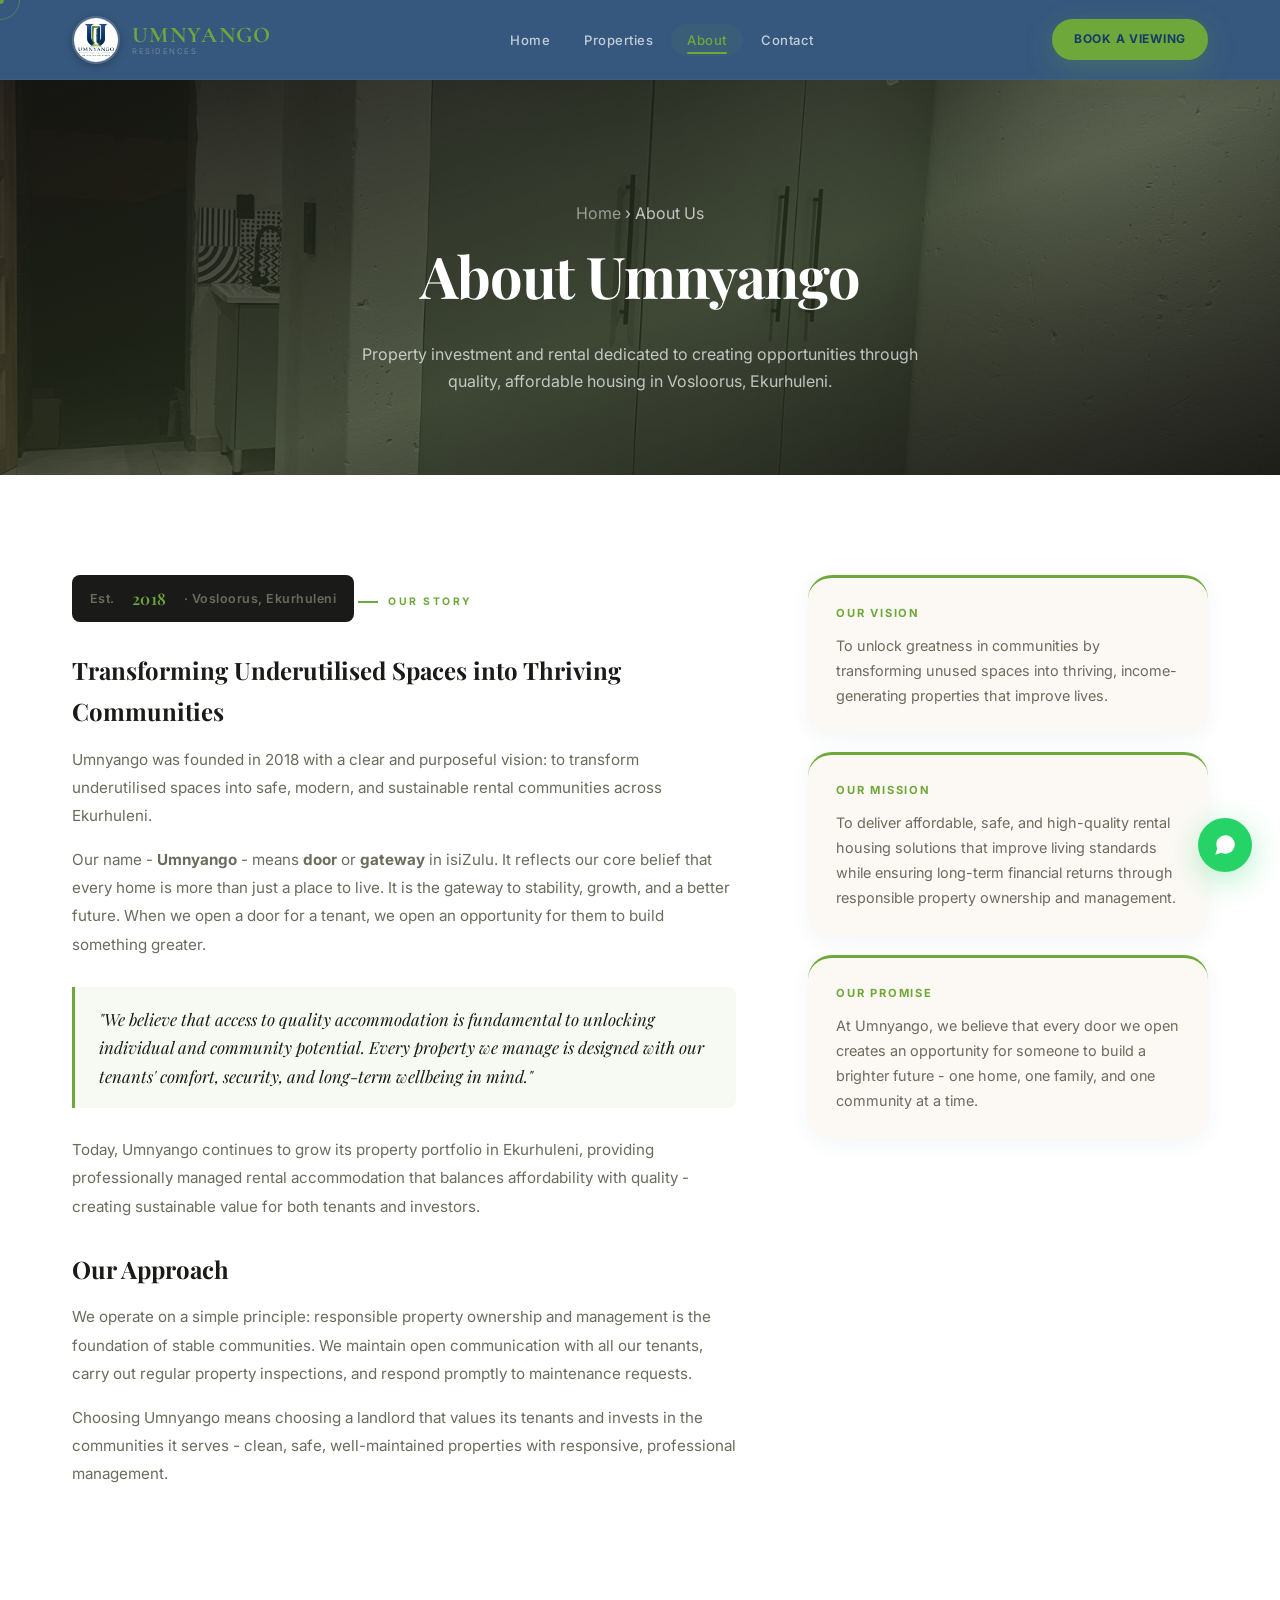
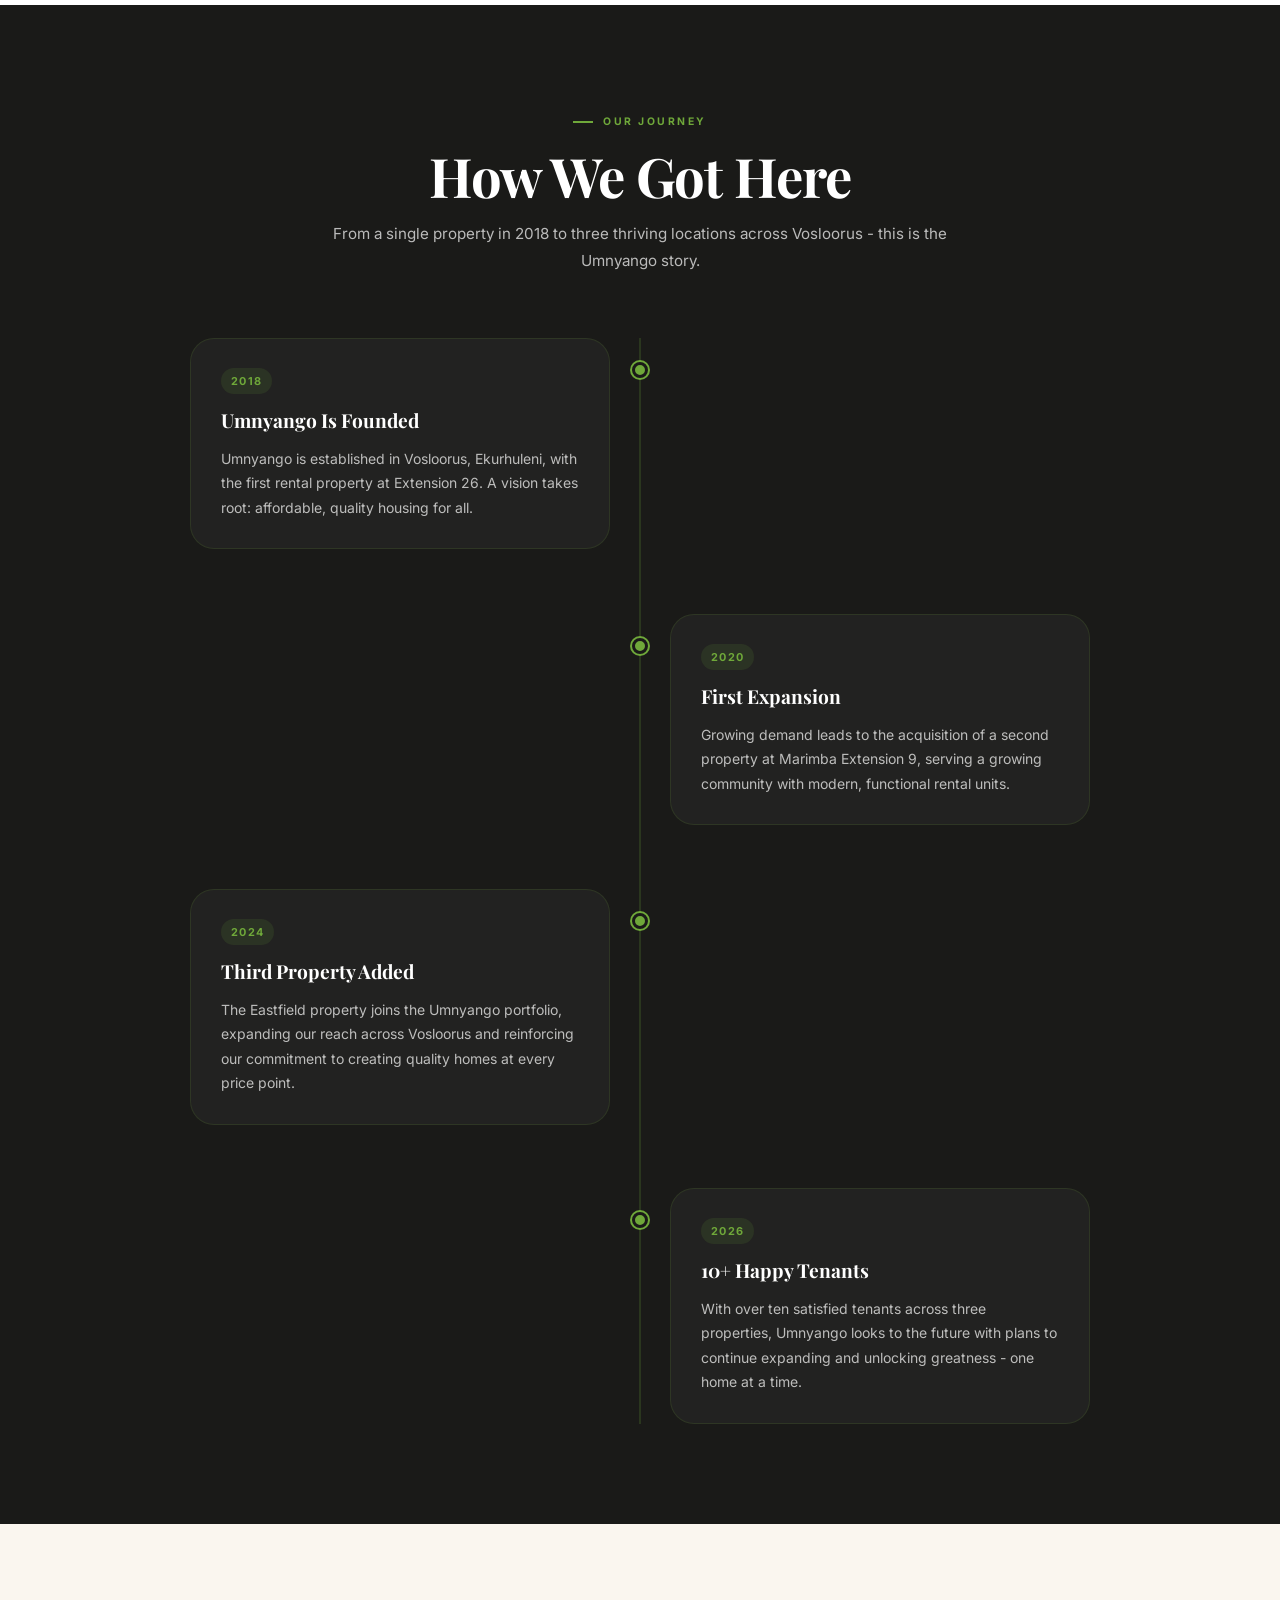
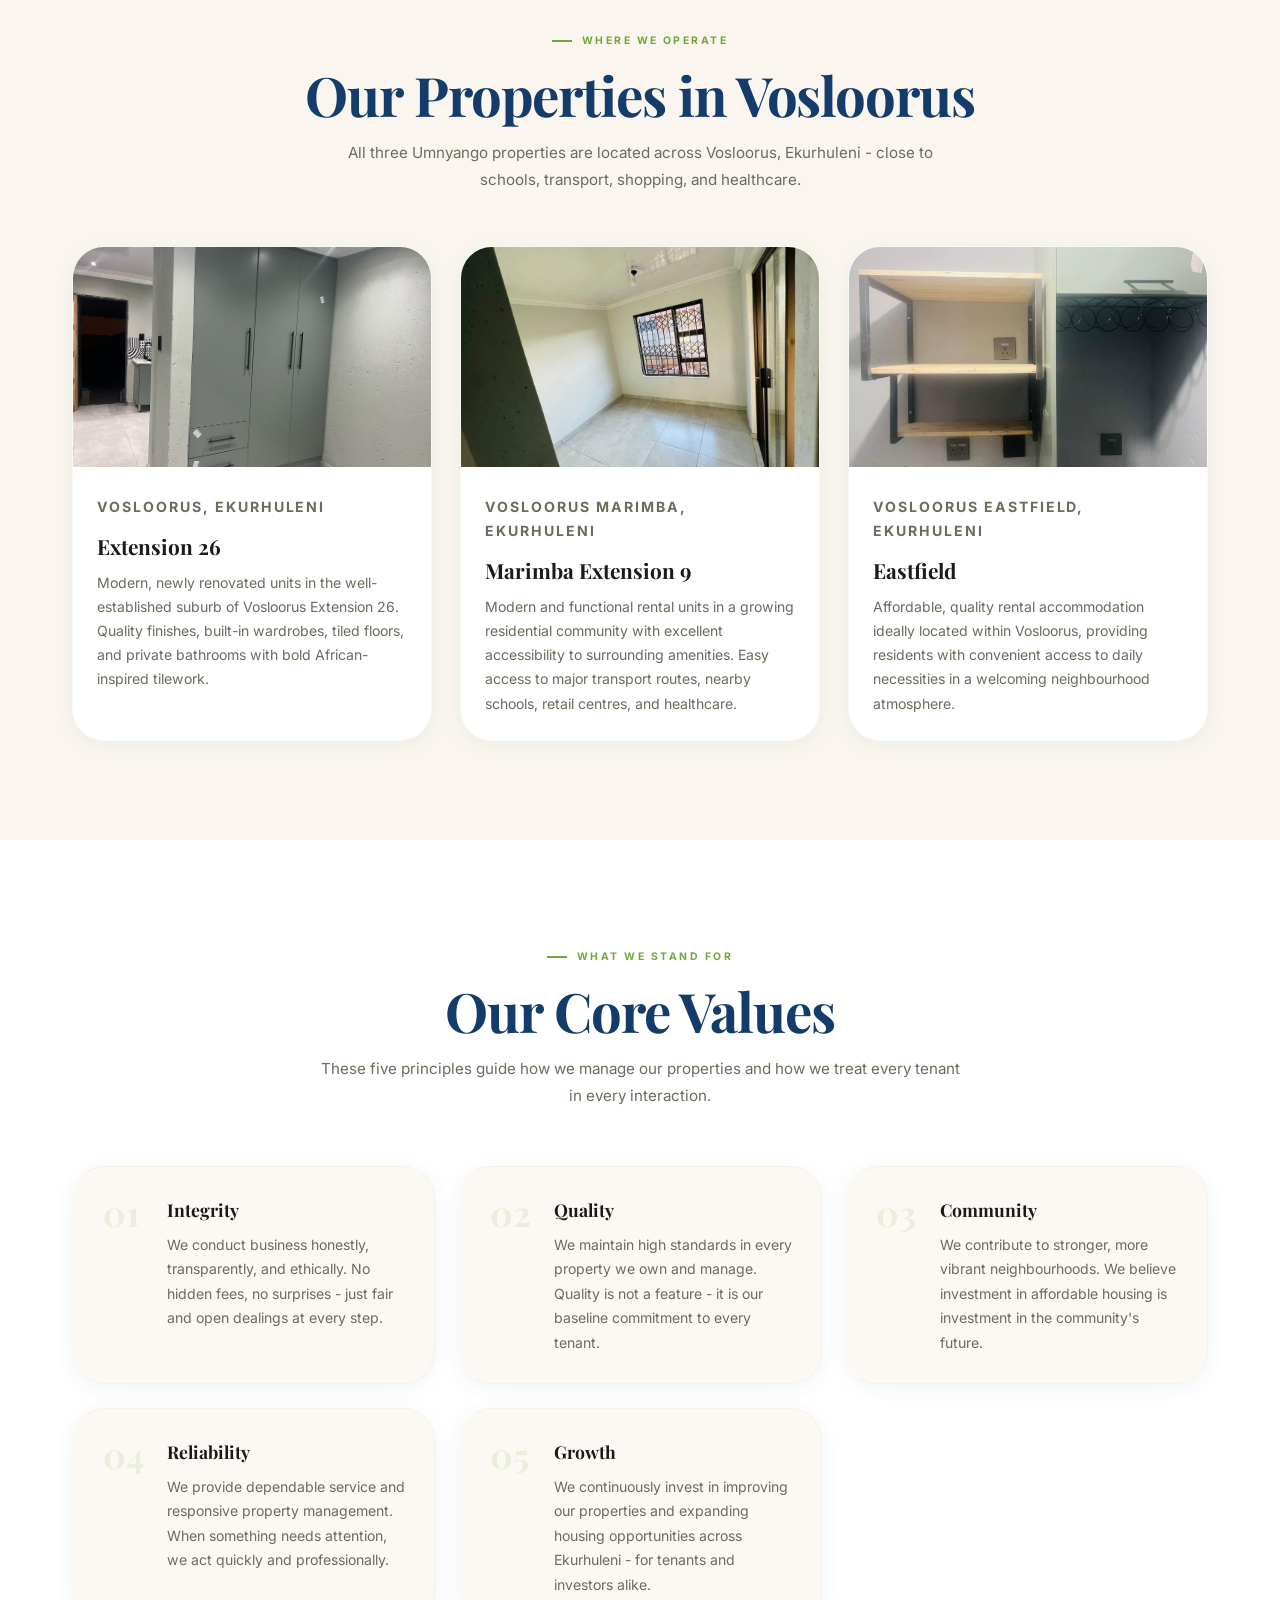
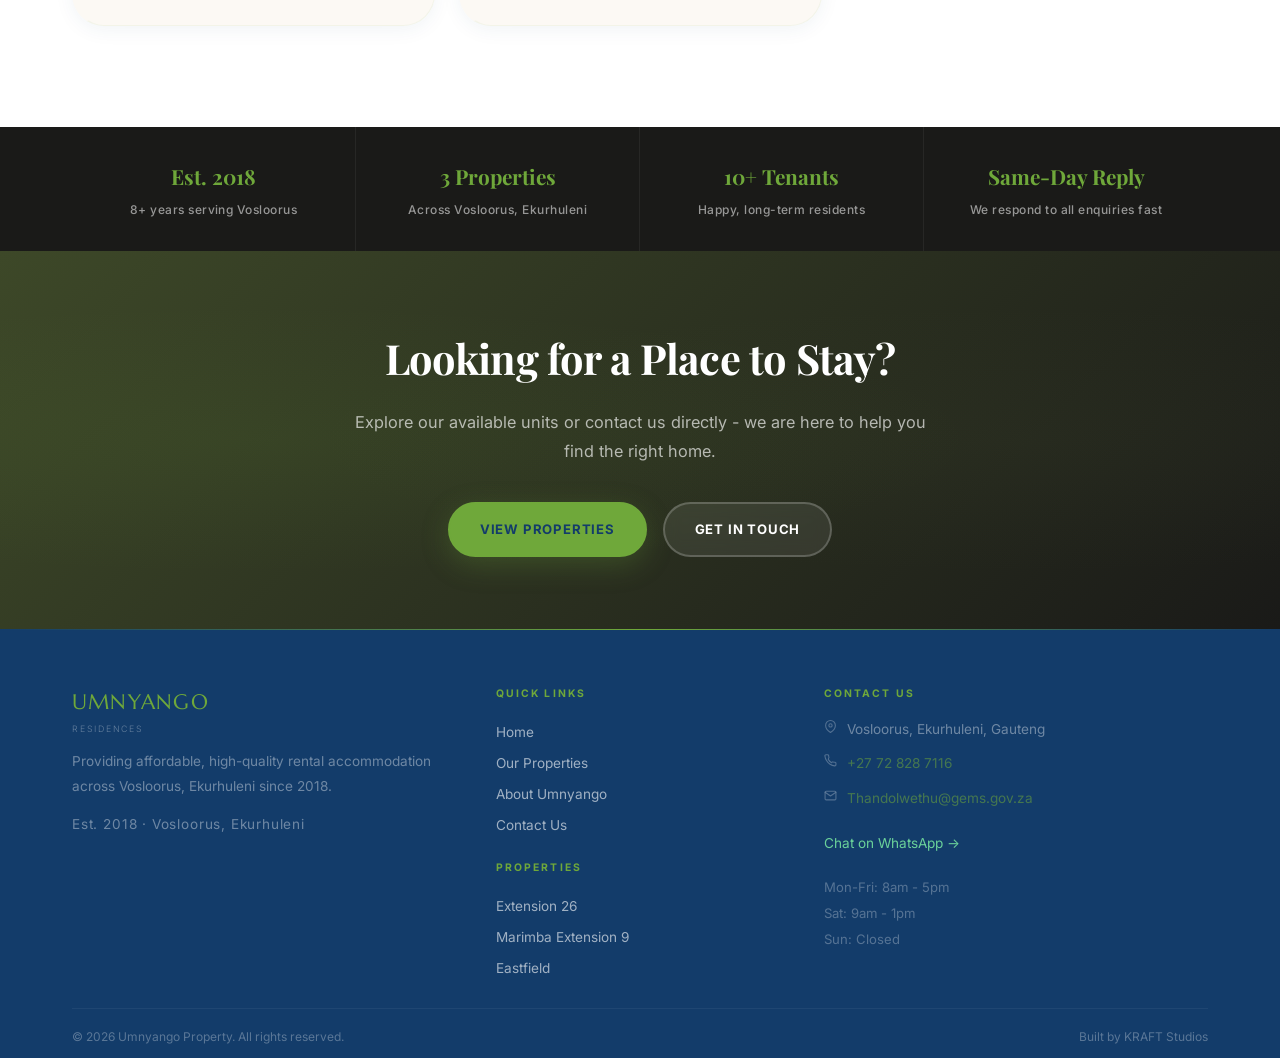
==== commit 7bef9860: "Rebrand site to navy/green palette, update content and assets - Re-theme entire site from gold/ebony" ====
--- a/about.html
+++ b/about.html
@@ -3,6 +3,7 @@
 <head>
   <meta charset="UTF-8" />
   <meta name="viewport" content="width=device-width, initial-scale=1.0" />
+  <link rel="icon" type="image/png" href="images/UmnyangoFavicon.png" />
     <title>About Us | Umnyango Hotel & Suites</title>
   <meta name="description" content="Umnyango was established in 2018 with a vision to transform underutilised spaces into thriving rental communities in Vosloorus, Ekurhuleni. Learn our story, vision, and values." />
   <link rel="stylesheet" href="styles.css" />
@@ -144,7 +145,7 @@
       top: 0;
       bottom: 0;
       width: 2px;
-      background: rgba(201,168,76,0.2);
+      background: rgba(111,168,58,0.2);
       transform: translateX(-50%);
     }
 
@@ -160,7 +161,7 @@
 
     .tl-content {
       background: rgba(255,255,255,0.04);
-      border: 1px solid rgba(201,168,76,0.14);
+      border: 1px solid rgba(111,168,58,0.14);
       border-radius: var(--radius-lg);
       padding: 28px 30px;
       transition: background var(--transition);
@@ -430,7 +431,7 @@
       position: absolute;
       inset: 0;
       background:
-        radial-gradient(ellipse at 20% 50%, rgba(201,168,76,0.08), transparent 50%),
+        radial-gradient(ellipse at 20% 50%, rgba(111,168,58,0.08), transparent 50%),
         radial-gradient(ellipse at 80% 50%, rgba(106,122,74,0.06), transparent 50%);
       pointer-events: none;
     }
@@ -539,7 +540,7 @@
   <!-- ===== NAVIGATION ===== -->
   <nav class="nav" id="mainNav">
     <div class="container nav-inner">
-      <a href="index.html" class="nav-logo">Umnyango<span>Residences</span></a>
+      <a href="index.html" class="nav-logo"><img src="images/UmnyangoLogo.png" alt="Umnyango Residences" /><span class="nav-logo-text">Umnyango<span>Residences</span></span></a>
       <button class="nav-toggle" id="navToggle" aria-label="Toggle navigation" aria-expanded="false">
         <span></span><span></span><span></span>
       </button>
@@ -603,12 +604,12 @@
           <span class="section-label">Our Story</span>
           <h2>Transforming Underutilised Spaces into Thriving Communities</h2>
           <p>Umnyango was founded in 2018 with a clear and purposeful vision: to transform underutilised spaces into safe, modern, and sustainable rental communities across Ekurhuleni.</p>
-          <p>Our name — <strong>Umnyango</strong> — means <strong>door</strong> or <strong>gateway</strong> in isiZulu. It reflects our core belief that every home is more than just a place to live. It is the gateway to stability, growth, and a better future. When we open a door for a tenant, we open an opportunity for them to build something greater.</p>
+          <p>Our name - <strong>Umnyango</strong> - means <strong>door</strong> or <strong>gateway</strong> in isiZulu. It reflects our core belief that every home is more than just a place to live. It is the gateway to stability, growth, and a better future. When we open a door for a tenant, we open an opportunity for them to build something greater.</p>
           <blockquote>"We believe that access to quality accommodation is fundamental to unlocking individual and community potential. Every property we manage is designed with our tenants' comfort, security, and long-term wellbeing in mind."</blockquote>
-          <p>Today, Umnyango continues to grow its property portfolio in Ekurhuleni, providing professionally managed rental accommodation that balances affordability with quality — creating sustainable value for both tenants and investors.</p>
+          <p>Today, Umnyango continues to grow its property portfolio in Ekurhuleni, providing professionally managed rental accommodation that balances affordability with quality - creating sustainable value for both tenants and investors.</p>
           <h2>Our Approach</h2>
           <p>We operate on a simple principle: responsible property ownership and management is the foundation of stable communities. We maintain open communication with all our tenants, carry out regular property inspections, and respond promptly to maintenance requests.</p>
-          <p>Choosing Umnyango means choosing a landlord that values its tenants and invests in the communities it serves — clean, safe, well-maintained properties with responsive, professional management.</p>
+          <p>Choosing Umnyango means choosing a landlord that values its tenants and invests in the communities it serves - clean, safe, well-maintained properties with responsive, professional management.</p>
         </div>
 
         <div class="vm-stack reveal reveal-delay-2">
@@ -622,7 +623,7 @@
           </div>
           <div class="vm-card">
             <h3>Our Promise</h3>
-            <p>At Umnyango, we believe that every door we open creates an opportunity for someone to build a brighter future — one home, one family, and one community at a time.</p>
+            <p>At Umnyango, we believe that every door we open creates an opportunity for someone to build a brighter future - one home, one family, and one community at a time.</p>
           </div>
         </div>
       </div>
@@ -635,7 +636,7 @@
       <div class="timeline-head reveal">
         <span class="section-label">Our Journey</span>
         <h2 class="section-title light">How We Got Here</h2>
-        <p class="section-subtitle light" style="margin:0 auto;">From a single property in 2018 to three thriving locations across Vosloorus — this is the Umnyango story.</p>
+        <p class="section-subtitle light" style="margin:0 auto;">From a single property in 2018 to three thriving locations across Vosloorus - this is the Umnyango story.</p>
       </div>
       <div class="timeline-track">
         <div class="tl-item left reveal">
@@ -671,7 +672,7 @@
           <div class="tl-content">
             <span class="tl-tag">2026</span>
             <h3>10+ Happy Tenants</h3>
-            <p>With over ten satisfied tenants across three properties, Umnyango looks to the future with plans to continue expanding and unlocking greatness — one home at a time.</p>
+            <p>With over ten satisfied tenants across three properties, Umnyango looks to the future with plans to continue expanding and unlocking greatness - one home at a time.</p>
           </div>
         </div>
       </div>
@@ -684,7 +685,7 @@
       <div class="areas-head reveal">
         <span class="section-label">Where We Operate</span>
         <h2 class="section-title">Our Properties in Vosloorus</h2>
-        <p class="section-subtitle">All three Umnyango properties are located across Vosloorus, Ekurhuleni — close to schools, transport, shopping, and healthcare.</p>
+        <p class="section-subtitle">All three Umnyango properties are located across Vosloorus, Ekurhuleni - close to schools, transport, shopping, and healthcare.</p>
       </div>
       <div class="areas-grid">
         <div class="area-card reveal reveal-delay-1">
@@ -726,11 +727,11 @@
       <div class="values-grid">
         <div class="value-card reveal reveal-delay-1">
           <div class="value-num">01</div>
-          <div class="value-content"><h3>Integrity</h3><p>We conduct business honestly, transparently, and ethically. No hidden fees, no surprises — just fair and open dealings at every step.</p></div>
+          <div class="value-content"><h3>Integrity</h3><p>We conduct business honestly, transparently, and ethically. No hidden fees, no surprises - just fair and open dealings at every step.</p></div>
         </div>
         <div class="value-card reveal reveal-delay-2">
           <div class="value-num">02</div>
-          <div class="value-content"><h3>Quality</h3><p>We maintain high standards in every property we own and manage. Quality is not a feature — it is our baseline commitment to every tenant.</p></div>
+          <div class="value-content"><h3>Quality</h3><p>We maintain high standards in every property we own and manage. Quality is not a feature - it is our baseline commitment to every tenant.</p></div>
         </div>
         <div class="value-card reveal reveal-delay-3">
           <div class="value-num">03</div>
@@ -742,7 +743,7 @@
         </div>
         <div class="value-card reveal reveal-delay-5">
           <div class="value-num">05</div>
-          <div class="value-content"><h3>Growth</h3><p>We continuously invest in improving our properties and expanding housing opportunities across Ekurhuleni — for tenants and investors alike.</p></div>
+          <div class="value-content"><h3>Growth</h3><p>We continuously invest in improving our properties and expanding housing opportunities across Ekurhuleni - for tenants and investors alike.</p></div>
         </div>
       </div>
     </div>
@@ -764,7 +765,7 @@
   <section class="about-cta reveal">
     <div class="container">
       <h2>Looking for a Place to Stay?</h2>
-      <p>Explore our available units or contact us directly — we are here to help you find the right home.</p>
+      <p>Explore our available units or contact us directly - we are here to help you find the right home.</p>
       <div class="btn-group">
         <a href="properties.html" class="btn btn-primary">View Properties</a>
         <a href="contact.html" class="btn btn-ghost-light">Get In Touch</a>
@@ -810,7 +811,7 @@
               <a href="mailto:Thandolwethu@gems.gov.za">Thandolwethu@gems.gov.za</a>
             </p>
             <a href="https://wa.me/27728287116" class="footer-wa-link" target="_blank" rel="noopener">Chat on WhatsApp &rarr;</a>
-            <div class="footer-hours">Mon–Fri: 8am – 5pm<br>Sat: 9am – 1pm<br>Sun: Closed</div>
+            <div class="footer-hours">Mon-Fri: 8am - 5pm<br>Sat: 9am - 1pm<br>Sun: Closed</div>
           </div>
         </div>
       </div>
@@ -933,7 +934,7 @@
     });
 
     // ===== SMOOTH SCROLL FOR BREADCRUMB =====
-    console.log('%c Umnyango ✦ Luxury Living ', 'background: #161612; color: #c9a84c; font-size: 14px; font-weight: bold; padding: 10px 20px; border-radius: 8px;');
+    console.log('%c Umnyango ✦ Luxury Living ', 'background: #161612; color: #6fa83a; font-size: 14px; font-weight: bold; padding: 10px 20px; border-radius: 8px;');
     console.log('%c Built with passion by KRAFT Studios ', 'background: #2a2a24; color: #faf6ef; font-size: 12px; padding: 6px 16px; border-radius: 4px;');
   </script>
 </body>
--- a/styles.css
+++ b/styles.css
@@ -8,20 +8,20 @@
 *, *::before, *::after { box-sizing: border-box; margin: 0; padding: 0; }
 
 :root {
-  --ebony: #0a0a08;
-  --ebony-dark: #050504;
-  --ebony-light: #181816;
+  --ebony: #133c6a;
+  --ebony-dark: #0d2a4e;
+  --ebony-light: #1a4e8a;
   --charcoal: #1a1a18;
   --charcoal-light: #2a2a28;
   --charcoal-soft: #3a3a36;
   --charcoal-dark: #1a1a18;
 
-  --gold: #c9a84c;
-  --gold-light: #d4bb6a;
-  --gold-deep: #a8882c;
-  --gold-dim: rgba(201,168,76,0.12);
-  --gold-soft: rgba(201,168,76,0.06);
-  --gold-glow: rgba(201,168,76,0.3);
+  --gold: #6fa83a;
+  --gold-light: #8bc34a;
+  --gold-deep: #4d7a26;
+  --gold-dim: rgba(111,168,58,0.12);
+  --gold-soft: rgba(111,168,58,0.06);
+  --gold-glow: rgba(111,168,58,0.3);
 
   --pearl: #faf6ef;
   --pearl-light: #fcf9f4;
@@ -47,15 +47,15 @@
   --text-light: rgba(255,255,255,0.7);
   --text-faint: rgba(255,255,255,0.35);
 
-  --border: rgba(201,168,76,0.12);
-  --border-light: rgba(201,168,76,0.06);
-  --border-gold: rgba(201,168,76,0.15);
-
-  --shadow-sm: 0 4px 20px rgba(10,10,8,0.06);
-  --shadow-md: 0 12px 40px rgba(10,10,8,0.08);
-  --shadow-lg: 0 24px 60px rgba(10,10,8,0.12);
-  --shadow-xl: 0 40px 80px rgba(10,10,8,0.16);
-  --shadow-gold: 0 8px 32px rgba(201,168,76,0.15);
+  --border: rgba(111,168,58,0.12);
+  --border-light: rgba(111,168,58,0.06);
+  --border-gold: rgba(111,168,58,0.15);
+
+  --shadow-sm: 0 4px 20px rgba(19,60,106,0.06);
+  --shadow-md: 0 12px 40px rgba(19,60,106,0.08);
+  --shadow-lg: 0 24px 60px rgba(19,60,106,0.12);
+  --shadow-xl: 0 40px 80px rgba(19,60,106,0.16);
+  --shadow-gold: 0 8px 32px rgba(111,168,58,0.15);
 
   --radius-sm: 8px;
   --radius: 16px;
@@ -142,12 +142,12 @@
 .btn-primary {
   background: var(--gold); border-color: var(--gold);
   color: var(--ebony);
-  box-shadow: 0 8px 28px rgba(201,168,76,0.25);
+  box-shadow: 0 8px 28px rgba(111,168,58,0.25);
 }
 .btn-primary:hover {
   background: var(--gold-light); border-color: var(--gold-light);
   transform: translateY(-3px) scale(1.02);
-  box-shadow: 0 12px 36px rgba(201,168,76,0.35);
+  box-shadow: 0 12px 36px rgba(111,168,58,0.35);
 }
 
 .btn-secondary {
@@ -198,26 +198,41 @@
 /* ===== NAVIGATION (Cormorant Garamond for elegance) ===== */
 .nav {
   position: fixed; inset: 0 0 auto 0; height: var(--nav-h); z-index: 1000;
-  background: rgba(10,10,8,0.85);
-  border-bottom: 1px solid rgba(201,168,76,0.1);
+  background: rgba(19,60,106,0.85);
+  border-bottom: 1px solid rgba(111,168,58,0.1);
   backdrop-filter: blur(24px) saturate(1.3);
   -webkit-backdrop-filter: blur(24px) saturate(1.3);
   transition: all var(--transition);
 }
-.nav.scrolled { background: rgba(10,10,8,0.97); box-shadow: 0 4px 30px rgba(0,0,0,0.3); }
+.nav.scrolled { background: rgba(19,60,106,0.97); box-shadow: 0 4px 30px rgba(0,0,0,0.3); }
 
 .nav-inner { display: flex; align-items: center; justify-content: space-between; height: 100%; gap: 16px; }
 
 .nav-logo {
+  display: flex;
+  align-items: center;
+  gap: 12px;
+}
+.nav-logo img {
+  height: 48px;
+  width: 48px;
+  object-fit: cover;
+  object-position: center;
+  display: block;
+  border-radius: 50%;
+  box-shadow: 0 2px 10px rgba(0,0,0,0.25);
+  border: 2px solid rgba(255,255,255,0.15);
+}
+.nav-logo-text {
   font-family: 'Cormorant Garamond', 'Playfair Display', serif;
-  font-size: 1.6rem; font-weight: 700;
-  color: var(--gold); letter-spacing: 0.08em; text-transform: uppercase;
+  font-size: 1.4rem; font-weight: 700;
+  color: var(--gold); letter-spacing: 0.06em; text-transform: uppercase;
   line-height: 1.1;
 }
-.nav-logo span {
+.nav-logo-text span {
   display: block; font-family: 'Inter', sans-serif;
-  font-size: 0.5rem; letter-spacing: 0.22em;
-  color: var(--text-faint); font-weight: 300;
+  font-size: 0.48rem; letter-spacing: 0.2em;
+  color: var(--text-faint); font-weight: 300; text-transform: uppercase;
 }
 
 .nav-links { display: flex; align-items: center; gap: 2px; flex: 1; justify-content: center; }
@@ -226,7 +241,7 @@
   font-weight: 500; padding: 8px 16px; border-radius: 999px;
   transition: all var(--transition); letter-spacing: 0.04em;
 }
-.nav-links a:hover, .nav-links a.active { color: var(--gold); background: rgba(201,168,76,0.08); }
+.nav-links a:hover, .nav-links a.active { color: var(--gold); background: rgba(111,168,58,0.08); }
 .nav-links a.active::after {
   content: ''; position: absolute; bottom: 2px; left: 16px; right: 16px;
   height: 2px; background: var(--gold); border-radius: 999px;
@@ -273,10 +288,10 @@
 .cursor-dot {
   width: 8px; height: 8px; border-radius: 50%;
   background: var(--gold); opacity: 0.9;
-  box-shadow: 0 0 20px rgba(201,168,76,0.4);
+  box-shadow: 0 0 20px rgba(111,168,58,0.4);
   transition: transform 0.1s ease, opacity 0.15s ease;
 }
-.cursor-ring.hover { width: 60px; height: 60px; border-color: var(--gold-light); opacity: 0.35; background: rgba(201,168,76,0.06); }
+.cursor-ring.hover { width: 60px; height: 60px; border-color: var(--gold-light); opacity: 0.35; background: rgba(111,168,58,0.06); }
 .cursor-dot.hover { transform: translate3d(-50%, -50%, 0) scale(0.4); opacity: 1; }
 .cursor-trail-dot {
   position: fixed; pointer-events: none; width: 4px; height: 4px;
@@ -297,7 +312,7 @@
 .page-header .hs-slide.active { opacity: 1; }
 .page-header .hs-overlay {
   position: absolute; inset: 0; z-index: 1;
-  background: linear-gradient(160deg, rgba(10,10,8,0.94) 0%, rgba(10,10,8,0.65) 50%, rgba(10,10,8,0.95) 100%);
+  background: linear-gradient(160deg, rgba(19,60,106,0.94) 0%, rgba(19,60,106,0.65) 50%, rgba(19,60,106,0.95) 100%);
 }
 .page-header .container { position: relative; z-index: 2; }
 .page-header h1 {
@@ -332,7 +347,7 @@
   border-color: var(--gold);
   color: var(--ebony);
   font-weight: 700;
-  box-shadow: 0 4px 16px rgba(201,168,76,0.25);
+  box-shadow: 0 4px 16px rgba(111,168,58,0.25);
 }
 .filter-btn.active:hover {
   background: var(--gold-light);
@@ -400,14 +415,14 @@
   position: fixed; top: 0; left: 0; width: 0%; height: 2px;
   background: linear-gradient(90deg, var(--gold), var(--gold-light), var(--gold));
   z-index: 10001; transition: width 0.05s linear;
-  box-shadow: 0 0 16px rgba(201,168,76,0.4);
+  box-shadow: 0 0 16px rgba(111,168,58,0.4);
 }
 
 .ambient-mesh {
   position: fixed; inset: 0; z-index: -1; pointer-events: none;
-  background: radial-gradient(ellipse at 15% 20%, rgba(201,168,76,0.06) 0%, transparent 50%),
+  background: radial-gradient(ellipse at 15% 20%, rgba(111,168,58,0.06) 0%, transparent 50%),
               radial-gradient(ellipse at 85% 30%, rgba(139,111,71,0.04) 0%, transparent 50%),
-              radial-gradient(ellipse at 50% 80%, rgba(201,168,76,0.03) 0%, transparent 40%);
+              radial-gradient(ellipse at 50% 80%, rgba(111,168,58,0.03) 0%, transparent 40%);
 }
 
 /* ===== 3D FLOATING PARTICLES ===== */
@@ -418,7 +433,7 @@
   animation-delay: var(--del, 0s); transform-style: preserve-3d;
   will-change: transform, opacity;
 }
-.particle-3d.gold { background: var(--gold); box-shadow: 0 0 8px rgba(201,168,76,0.5), 0 0 30px rgba(201,168,76,0.15); }
+.particle-3d.gold { background: var(--gold); box-shadow: 0 0 8px rgba(111,168,58,0.5), 0 0 30px rgba(111,168,58,0.15); }
 .particle-3d.white { background: rgba(255,255,255,0.4); }
 @keyframes floatParticle3D {
   0% { opacity: 0; transform: translateY(0) translateZ(0) scale(0) rotateX(0deg) rotateY(0deg); }
@@ -471,7 +486,7 @@
 @media (max-width: 768px) {
   .nav-toggle { display: flex; }
   .nav-cta { display: none; }
-  .nav-links { position: fixed; top: 0; left: 0; right: 0; bottom: 0; background: rgba(10,10,8,0.98); backdrop-filter: blur(24px); flex-direction: column; align-items: center; justify-content: center; gap: 8px; transform: translateY(-100%); opacity: 0; pointer-events: none; transition: all 0.4s var(--ease-out); z-index: 1000; }
+  .nav-links { position: fixed; top: 0; left: 0; right: 0; bottom: 0; background: rgba(19,60,106,0.98); backdrop-filter: blur(24px); flex-direction: column; align-items: center; justify-content: center; gap: 8px; transform: translateY(-100%); opacity: 0; pointer-events: none; transition: all 0.4s var(--ease-out); z-index: 1000; }
   .nav-links.open { transform: translateY(0); opacity: 1; pointer-events: auto; }
   .nav-links a { font-size: 1.1rem; padding: 14px 24px; color: rgba(255,255,255,0.8); }
   .nav-links a.active::after { display: none; }
@@ -505,7 +520,7 @@
 .room-card-image { position: relative; height: 280px; overflow: hidden; background: var(--ebony); }
 .room-card-image img { width: 100%; height: 100%; object-fit: cover; transition: transform 0.8s var(--ease-out); }
 .room-card:hover .room-card-image img { transform: scale(1.12); }
-.room-card-image::after { content: ''; position: absolute; inset: 0; background: linear-gradient(180deg, transparent 50%, rgba(10,10,8,0.2) 100%); pointer-events: none; }
+.room-card-image::after { content: ''; position: absolute; inset: 0; background: linear-gradient(180deg, transparent 50%, rgba(19,60,106,0.2) 100%); pointer-events: none; }
 .room-card-body { padding: 28px 28px 20px; }
 .room-card-body h3 { font-family: 'Playfair Display', serif; font-size: 1.4rem; line-height: 1.15; color: var(--ebony); font-weight: 700; margin-bottom: 8px; }
 .room-card-body p { color: var(--text-soft); line-height: 1.7; font-size: 0.88rem; }
@@ -515,7 +530,7 @@
 
 /* ===== BADGES ===== */
 .badge { display: inline-flex; align-items: center; padding: 5px 14px; border-radius: 999px; font-size: 0.7rem; font-weight: 700; text-transform: uppercase; letter-spacing: 0.08em; font-family: 'Inter', sans-serif; }
-.badge-available { background: rgba(201,168,76,0.12); color: var(--gold-deep); }
+.badge-available { background: rgba(111,168,58,0.12); color: var(--gold-deep); }
 .badge-occupied { background: rgba(200,60,60,0.1); color: #c03c3c; }
 
 /* ===== AMENITY ICON LIST ===== */
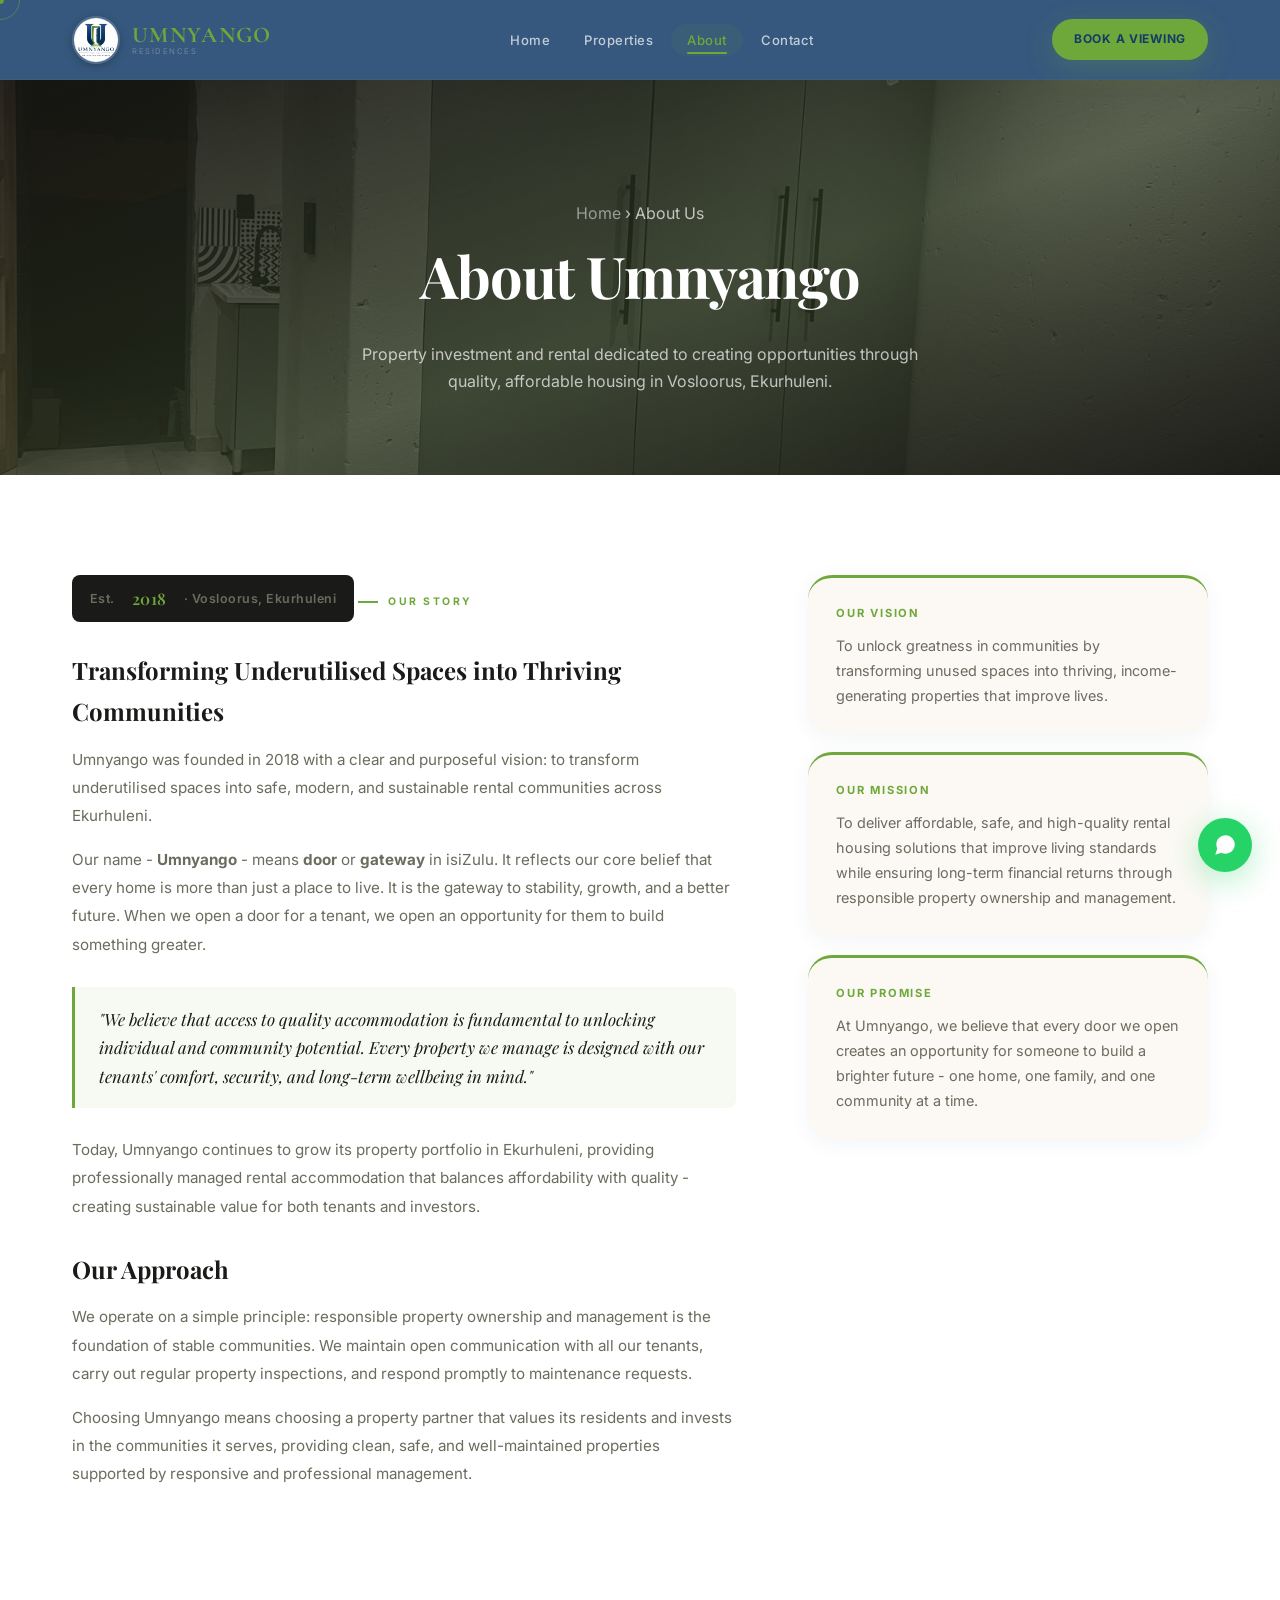
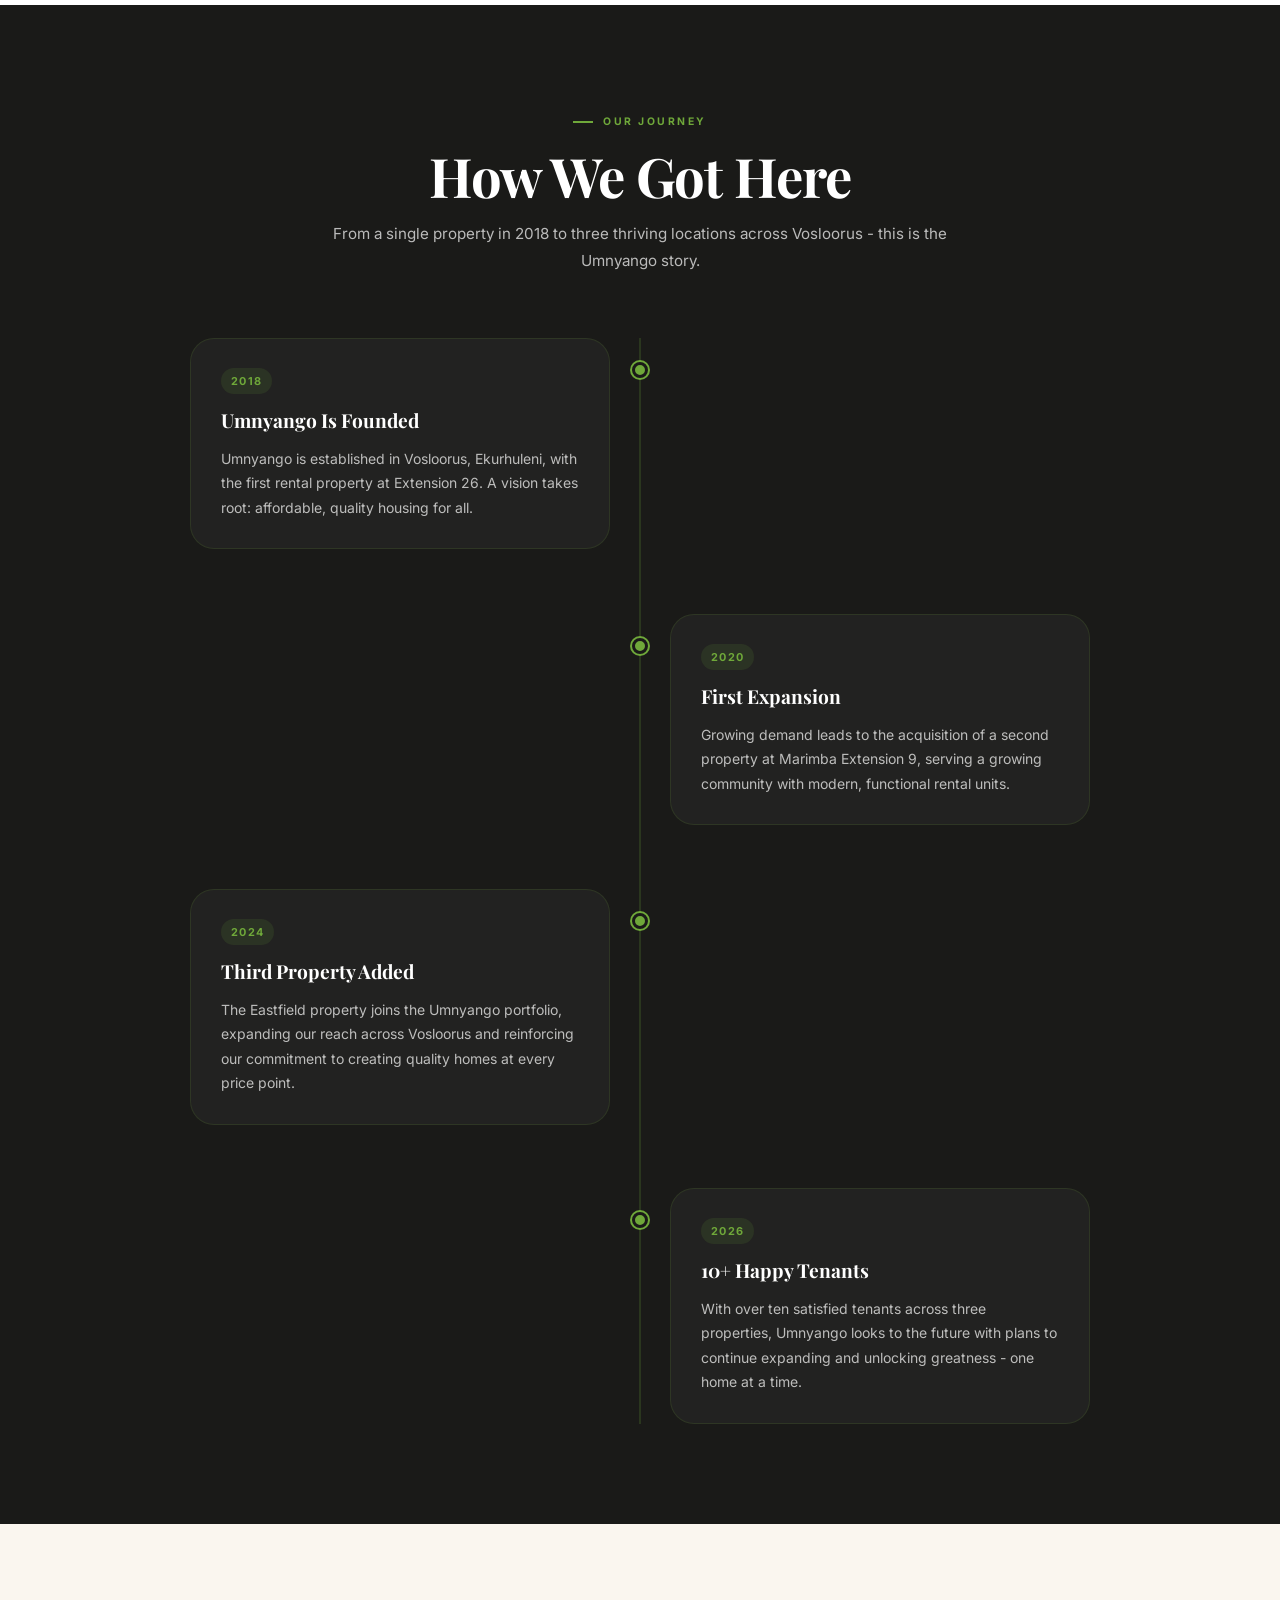
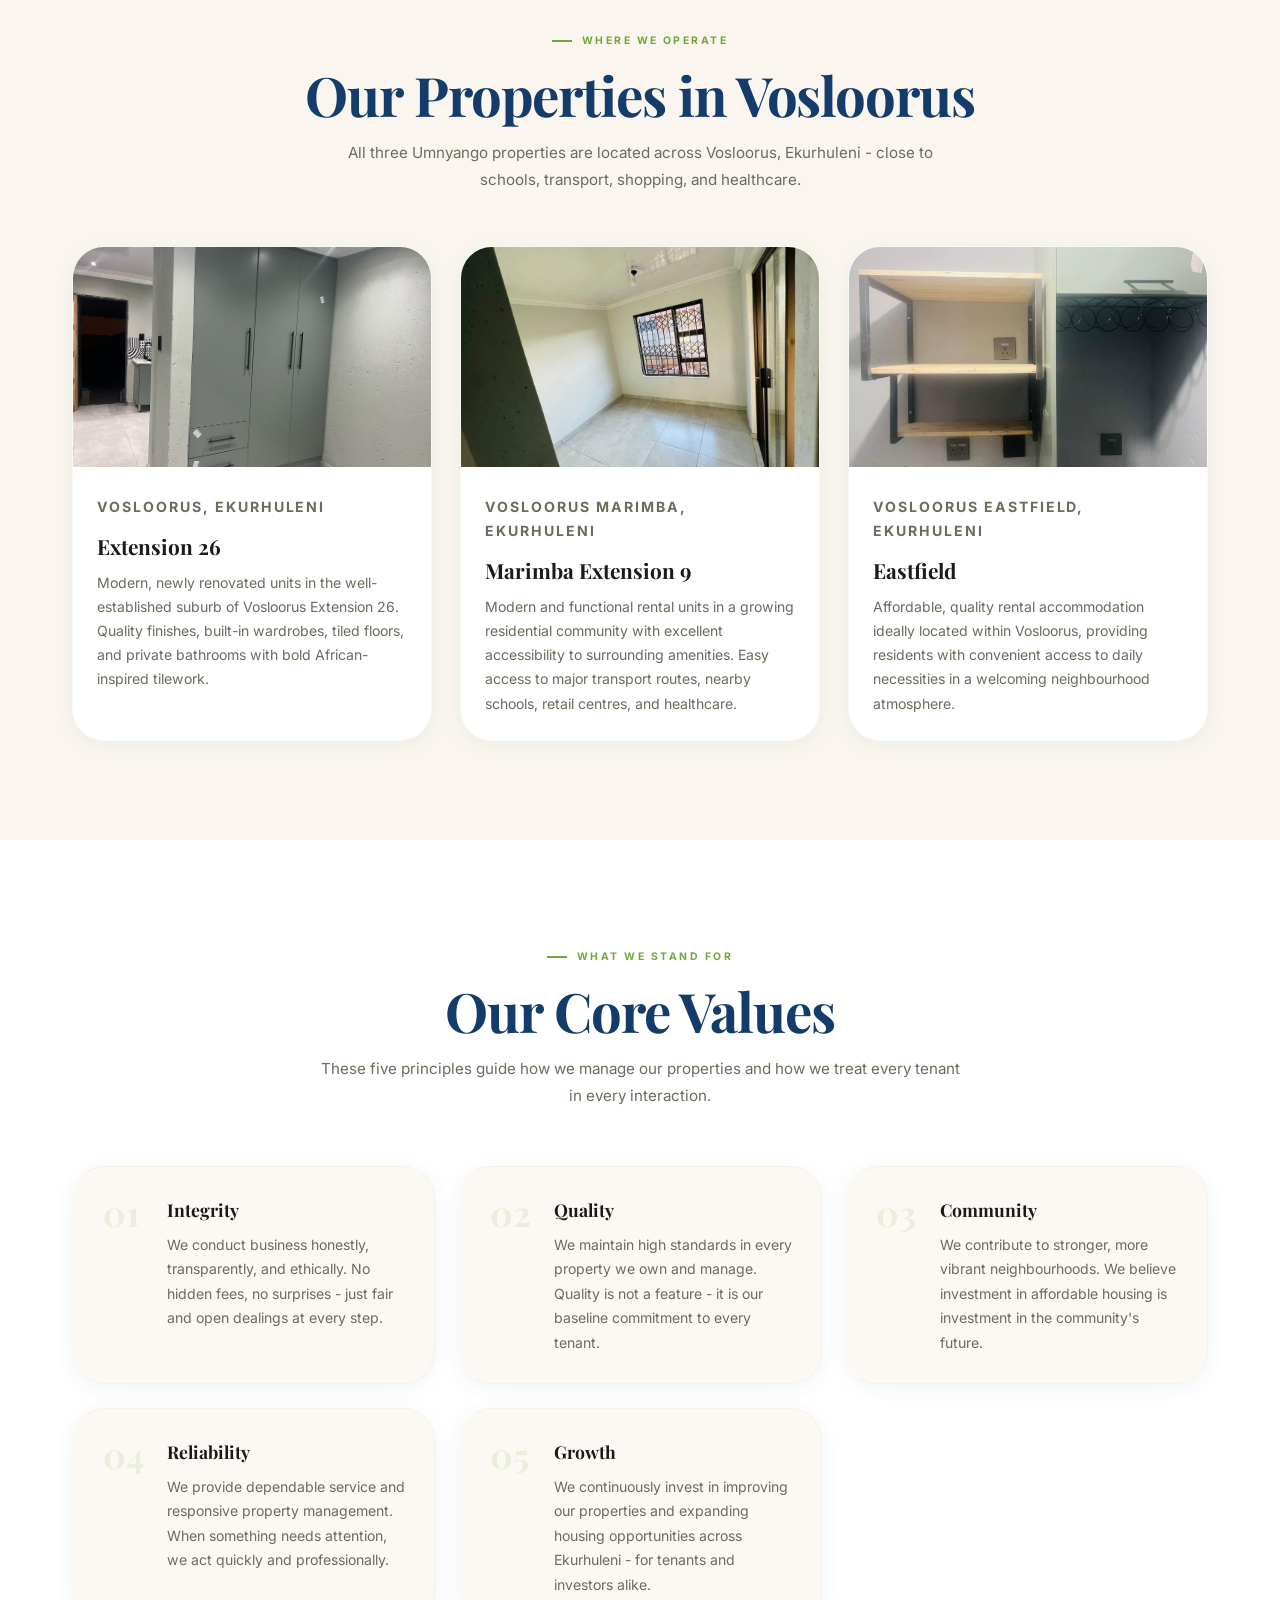
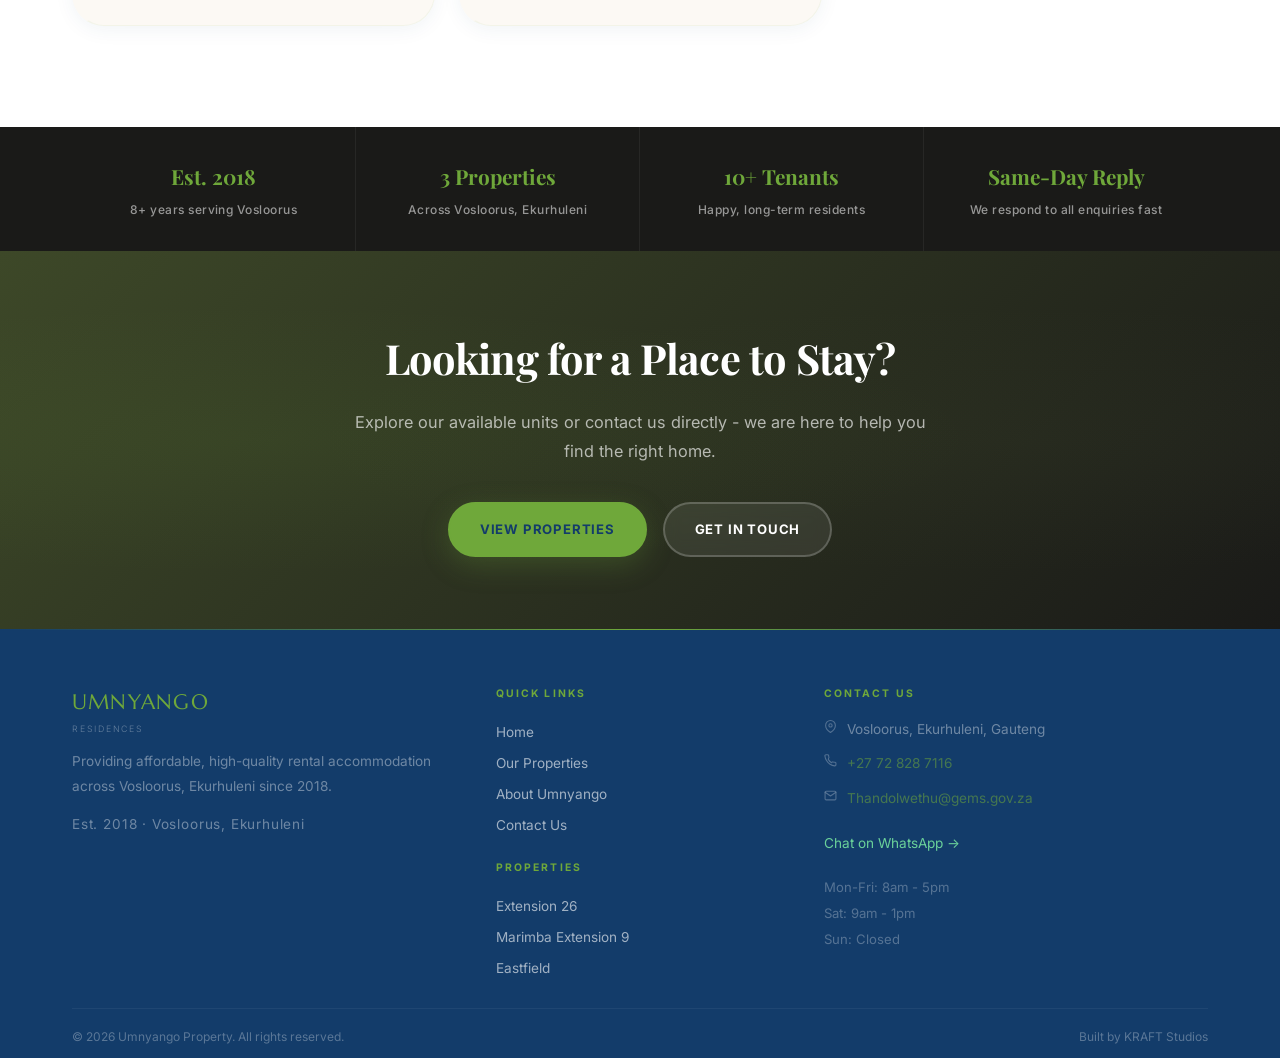
==== commit f0618cf5: "Make property cards clickable, soften response-time copy, close mobile nav on outside tap - Contact/" ====
--- a/about.html
+++ b/about.html
@@ -609,7 +609,7 @@
           <p>Today, Umnyango continues to grow its property portfolio in Ekurhuleni, providing professionally managed rental accommodation that balances affordability with quality - creating sustainable value for both tenants and investors.</p>
           <h2>Our Approach</h2>
           <p>We operate on a simple principle: responsible property ownership and management is the foundation of stable communities. We maintain open communication with all our tenants, carry out regular property inspections, and respond promptly to maintenance requests.</p>
-          <p>Choosing Umnyango means choosing a landlord that values its tenants and invests in the communities it serves - clean, safe, well-maintained properties with responsive, professional management.</p>
+          <p>Choosing Umnyango means choosing a property partner that values its residents and invests in the communities it serves, providing clean, safe, and well-maintained properties supported by responsive and professional management.</p>
         </div>
 
         <div class="vm-stack reveal reveal-delay-2">
@@ -855,6 +855,14 @@
         document.body.style.overflow = '';
       });
     });
+    document.addEventListener('click', function(e) {
+      if (links.classList.contains('open') && !toggle.contains(e.target) && !e.target.closest('a')) {
+        links.classList.remove('open');
+        toggle.classList.remove('open');
+        toggle.setAttribute('aria-expanded', 'false');
+        document.body.style.overflow = '';
+      }
+    });
 
     // ===== SCROLL REVEAL =====
     var observer = new IntersectionObserver(function(entries) {
--- a/styles.css
+++ b/styles.css
@@ -509,6 +509,7 @@
   background: var(--white); border-radius: var(--radius-xl); overflow: hidden;
   box-shadow: var(--shadow-md); border: 1px solid var(--border-light);
   transition: all 0.6s var(--ease-out); transform-style: preserve-3d; perspective: 1000px;
+  cursor: pointer;
 }
 .room-card::before {
   content: ''; position: absolute; top: 0; left: 0; right: 0; height: 3px;
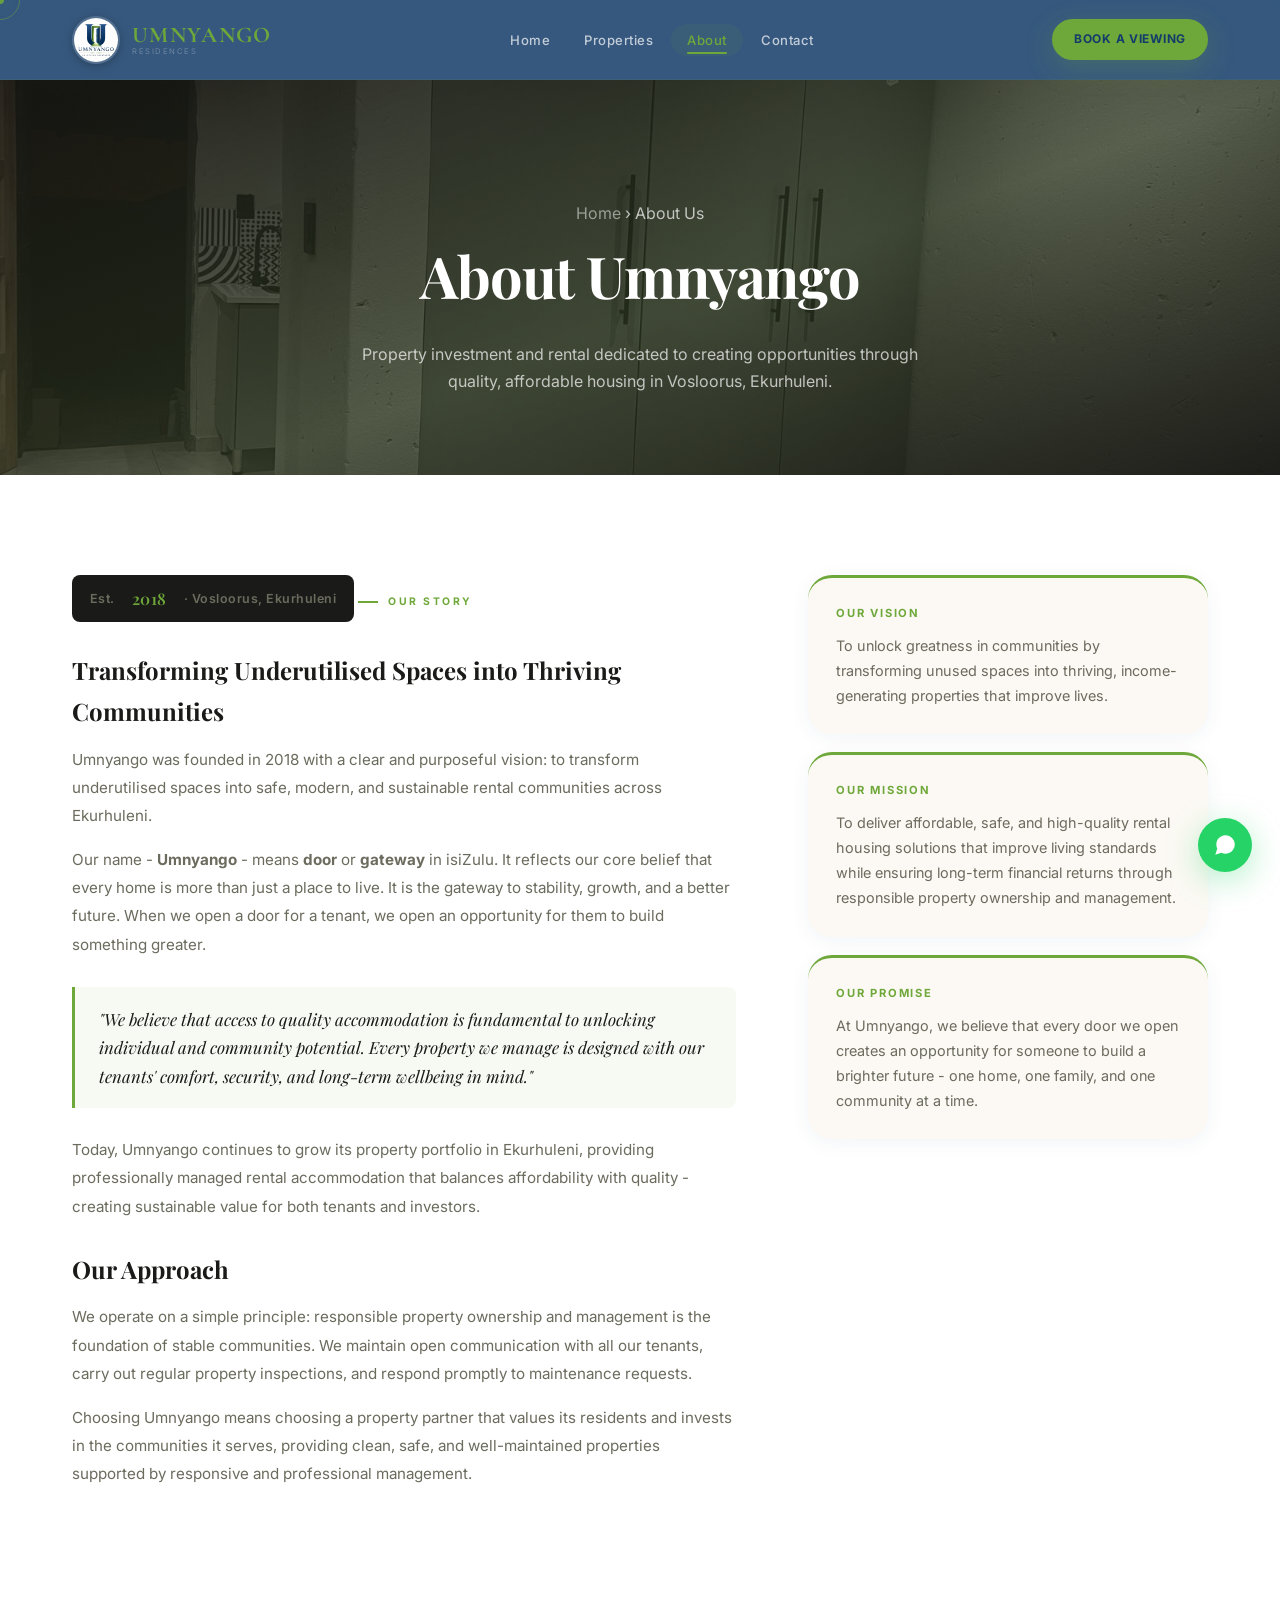
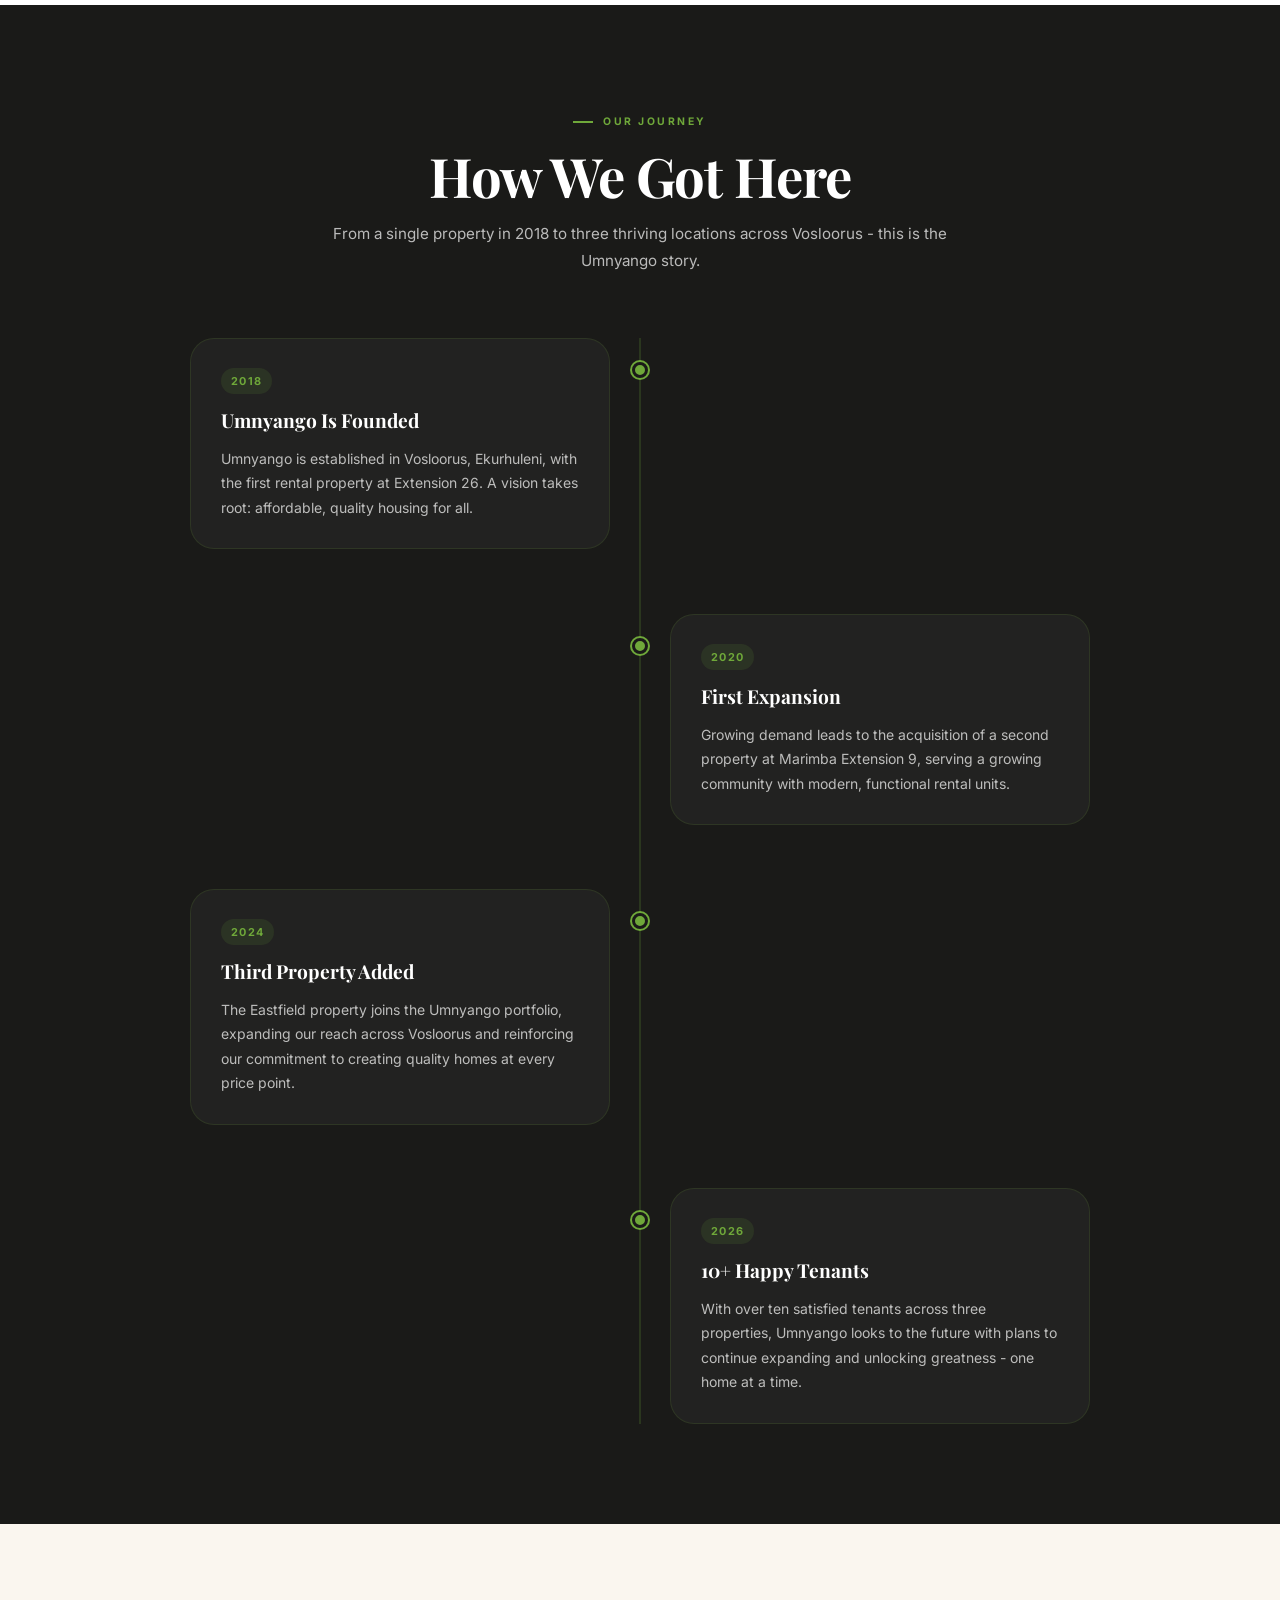
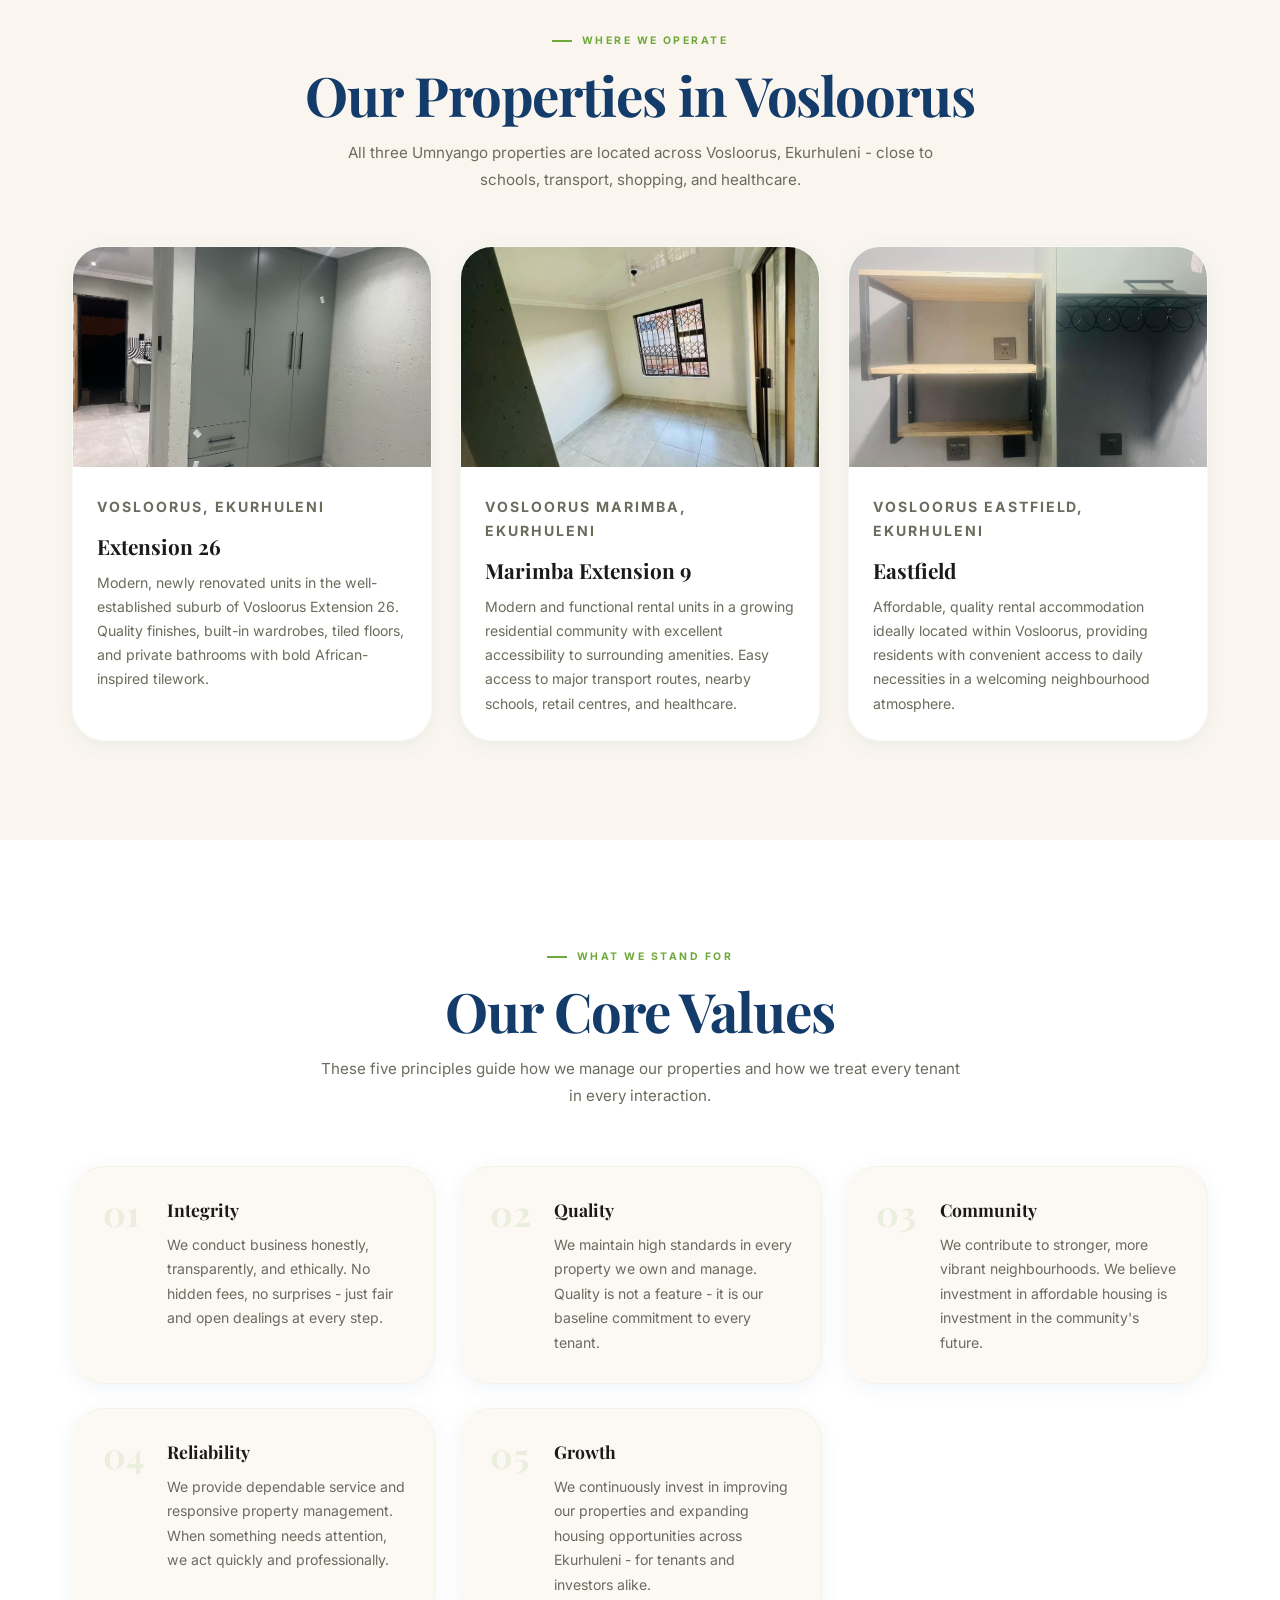
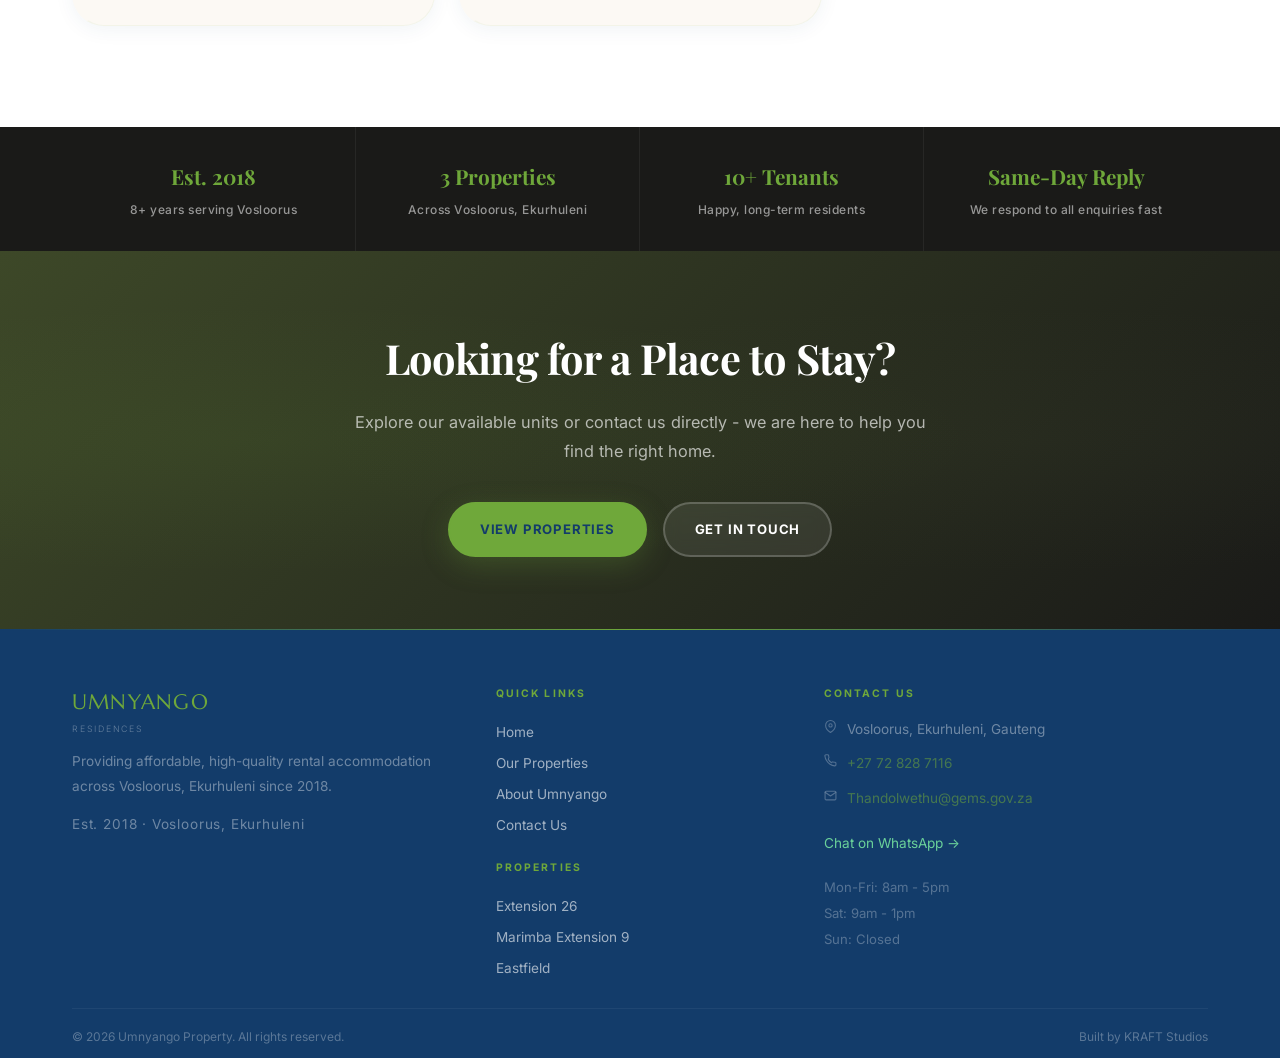
==== commit e51139e6: "Compress images, add email fallback for enquiries, clean up hero and map loading - Recompress all pr" ====
--- a/about.html
+++ b/about.html
@@ -572,10 +572,10 @@
     (function(){
       var imgs = [
         'images/Ext 26/photo-03.jpeg',
-        'images/Eastfield/photo-02.png',
+        'images/Eastfield/photo-02.jpeg',
         'images/Ext 9/photo-02.jpeg',
         'images/Ext 26/photo-08.jpeg',
-        'images/Eastfield/photo-05.png',
+        'images/Eastfield/photo-05.jpeg',
         'images/Ext 26/photo-11.jpeg'
       ];
       var wrap = document.getElementById('hsSlides');
@@ -705,7 +705,7 @@
           </div>
         </div>
         <div class="area-card reveal reveal-delay-3">
-          <div class="area-photo"><img src="images/Eastfield/photo-03.png" alt="Eastfield" loading="lazy" /></div>
+          <div class="area-photo"><img src="images/Eastfield/photo-03.jpeg" alt="Eastfield" loading="lazy" /></div>
           <div class="area-body">
             <p class="area-location">Vosloorus Eastfield, Ekurhuleni</p>
             <h3>Eastfield</h3>
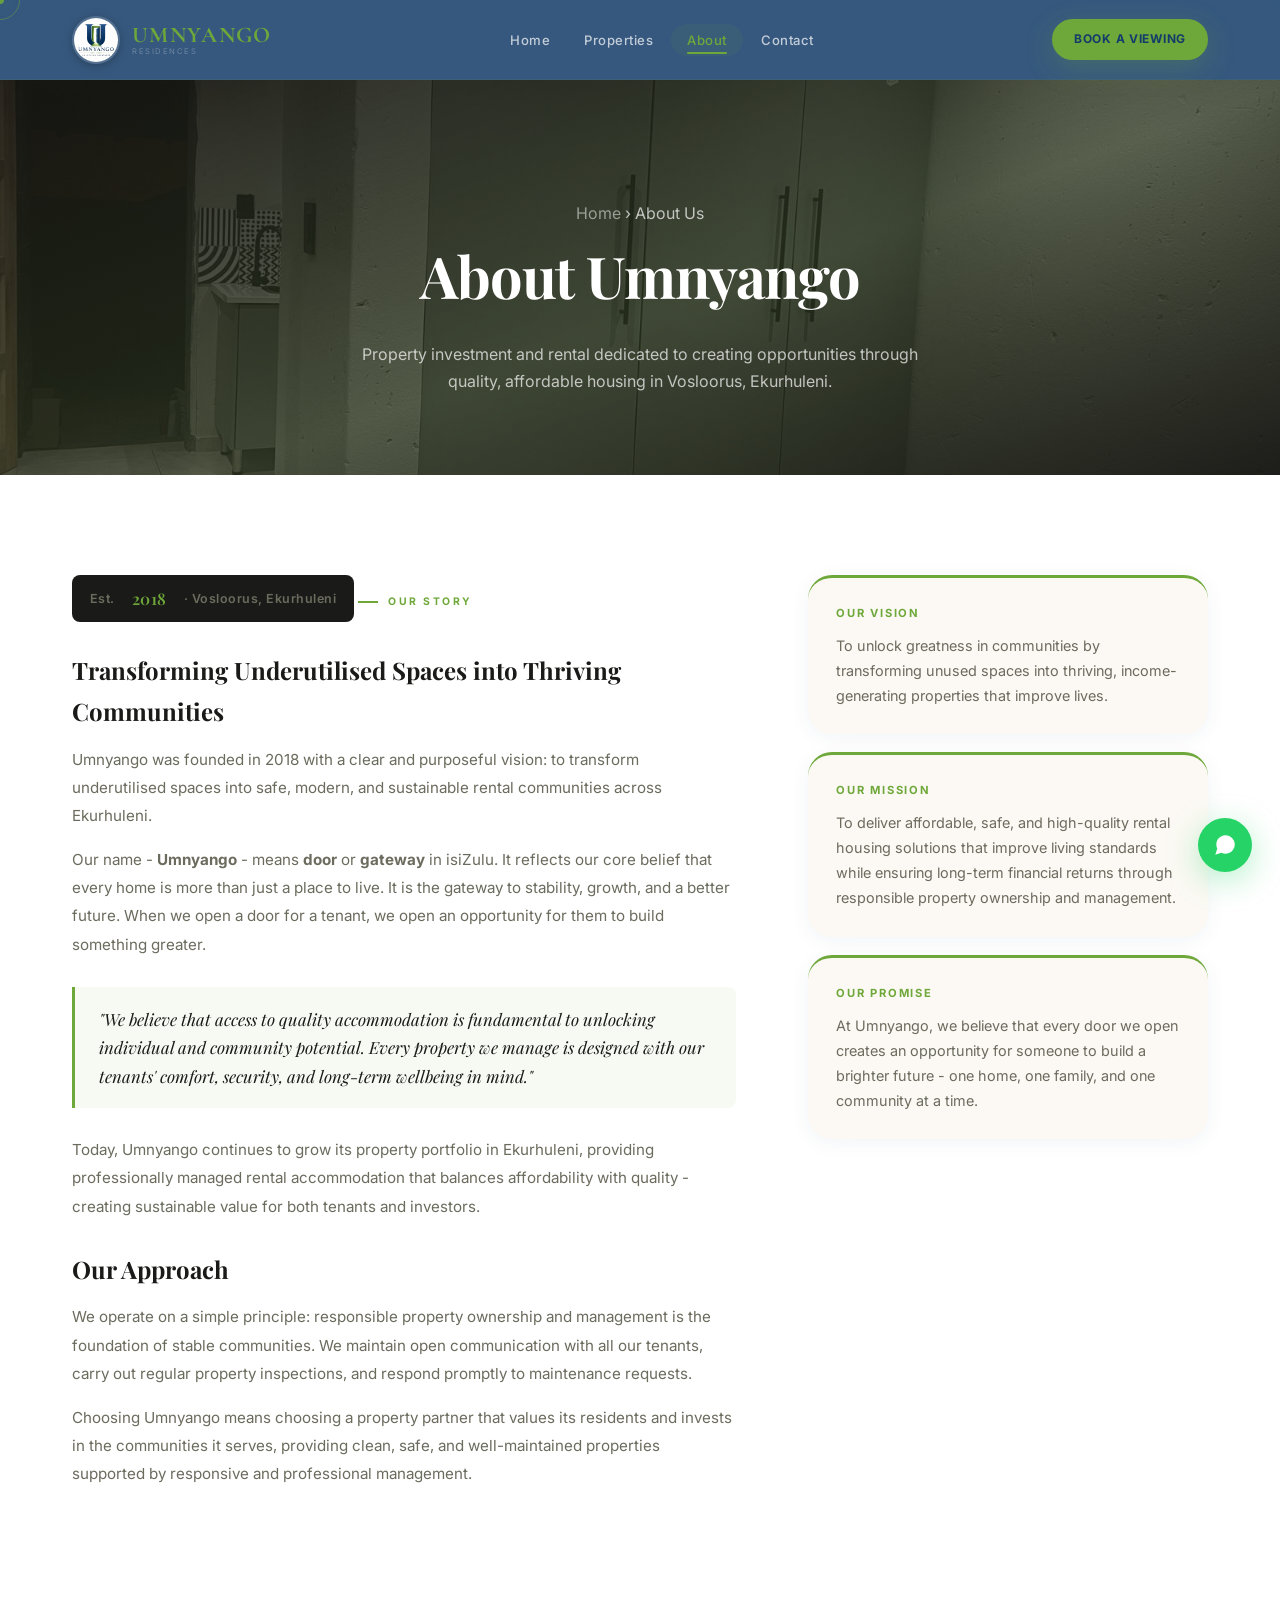
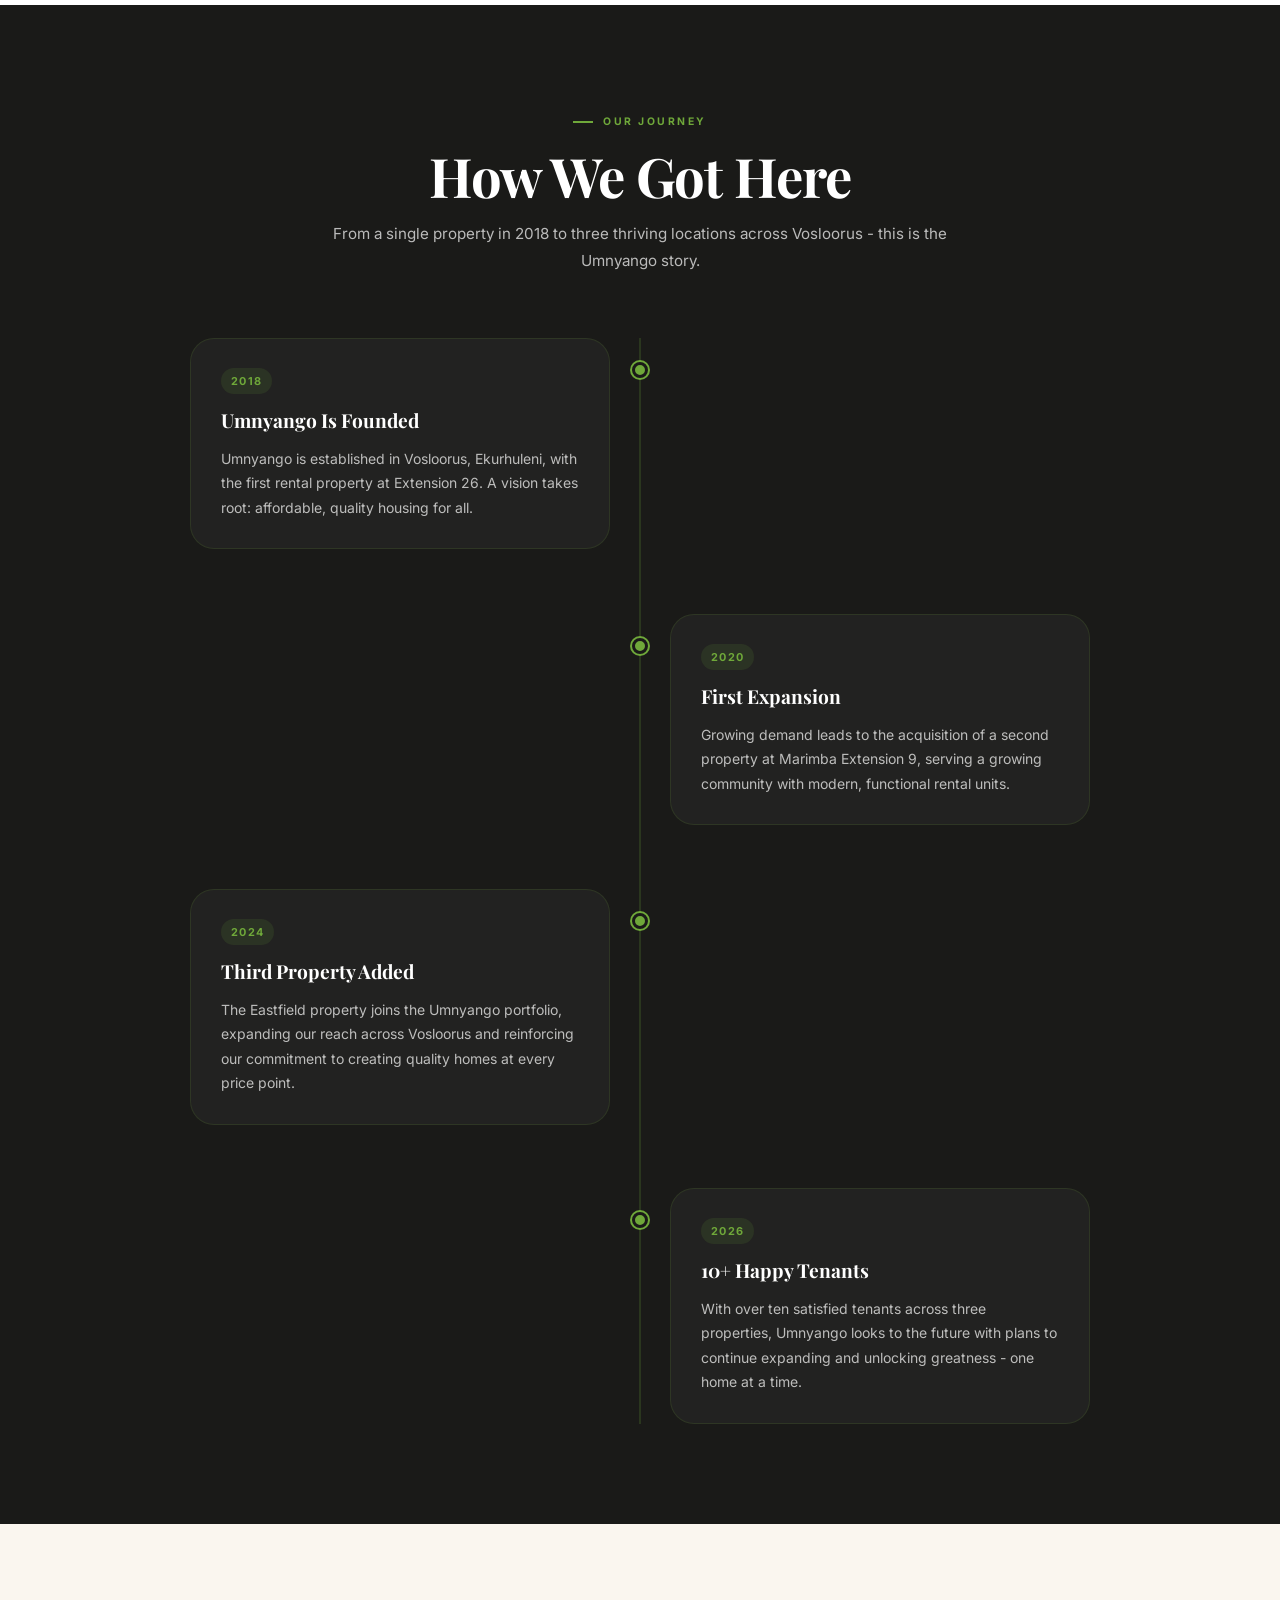
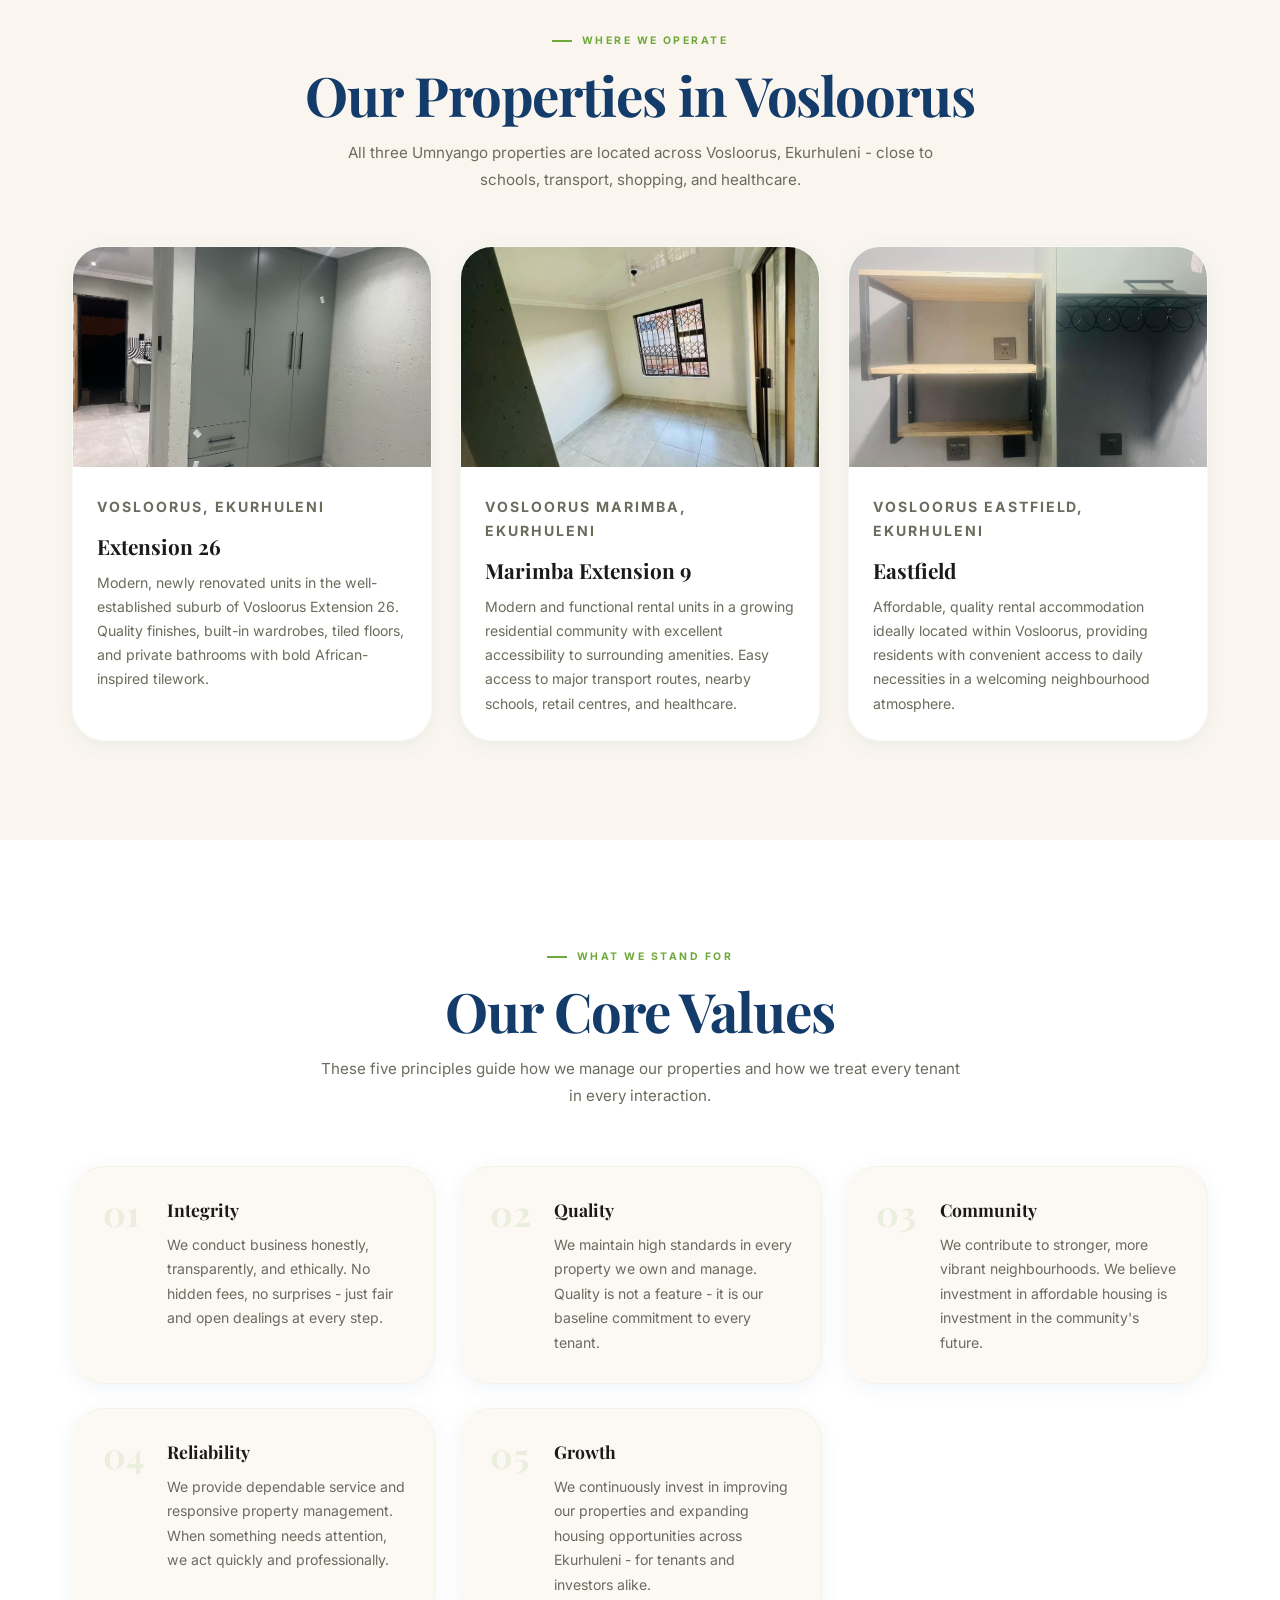
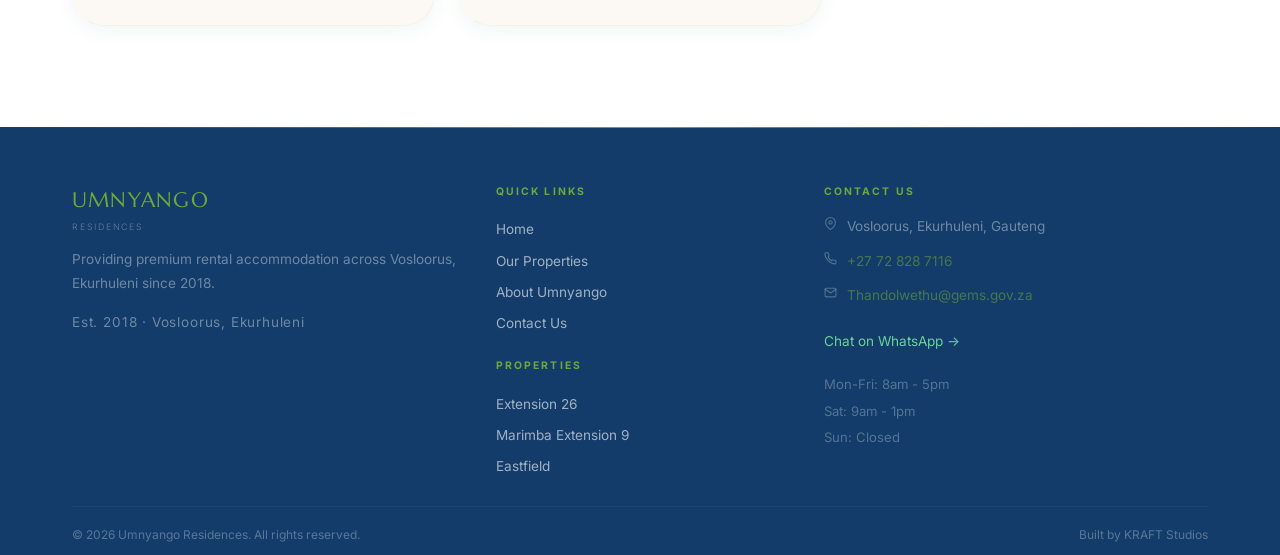
==== commit 8cb1afd9: "Add social share previews, fix branding consistency, declutter homepage sections Adds Open Graph/Twi" ====
--- a/about.html
+++ b/about.html
@@ -4,8 +4,18 @@
   <meta charset="UTF-8" />
   <meta name="viewport" content="width=device-width, initial-scale=1.0" />
   <link rel="icon" type="image/png" href="images/UmnyangoFavicon.png" />
-    <title>About Us | Umnyango Hotel & Suites</title>
+    <title>About Us | Umnyango Residences</title>
   <meta name="description" content="Umnyango was established in 2018 with a vision to transform underutilised spaces into thriving rental communities in Vosloorus, Ekurhuleni. Learn our story, vision, and values." />
+  <meta property="og:type" content="website" />
+  <meta property="og:site_name" content="Umnyango Residences" />
+  <meta property="og:url" content="https://codesbonga.github.io/Umnyango-Client/about.html" />
+  <meta property="og:title" content="About Us | Umnyango Residences" />
+  <meta property="og:description" content="Established in 2018 with a vision to transform underutilised spaces into thriving rental communities in Vosloorus, Ekurhuleni." />
+  <meta property="og:image" content="https://codesbonga.github.io/Umnyango-Client/images/Ext%2026/photo-03.jpeg" />
+  <meta name="twitter:card" content="summary_large_image" />
+  <meta name="twitter:title" content="About Us | Umnyango Residences" />
+  <meta name="twitter:description" content="Established in 2018 with a vision to transform underutilised spaces into thriving rental communities in Vosloorus, Ekurhuleni." />
+  <meta name="twitter:image" content="https://codesbonga.github.io/Umnyango-Client/images/Ext%2026/photo-03.jpeg" />
   <link rel="stylesheet" href="styles.css" />
   <style>
     /* ===== PAGE HEADER OVERRIDES ===== */
@@ -749,30 +759,6 @@
     </div>
   </section>
 
-  <!-- ===== TRUST STRIP ===== -->
-  <div class="trust-strip">
-    <div class="container">
-      <div class="trust-inner">
-        <div class="trust-cell"><div class="trust-label">Est. 2018</div><div class="trust-desc">8+ years serving Vosloorus</div></div>
-        <div class="trust-cell"><div class="trust-label">3 Properties</div><div class="trust-desc">Across Vosloorus, Ekurhuleni</div></div>
-        <div class="trust-cell"><div class="trust-label">10+ Tenants</div><div class="trust-desc">Happy, long-term residents</div></div>
-        <div class="trust-cell"><div class="trust-label">Same-Day Reply</div><div class="trust-desc">We respond to all enquiries fast</div></div>
-      </div>
-    </div>
-  </div>
-
-  <!-- ===== CTA ===== -->
-  <section class="about-cta reveal">
-    <div class="container">
-      <h2>Looking for a Place to Stay?</h2>
-      <p>Explore our available units or contact us directly - we are here to help you find the right home.</p>
-      <div class="btn-group">
-        <a href="properties.html" class="btn btn-primary">View Properties</a>
-        <a href="contact.html" class="btn btn-ghost-light">Get In Touch</a>
-      </div>
-    </div>
-  </section>
-
   <!-- ===== FOOTER ===== -->
   <footer>
     <div class="footer-body">
@@ -780,7 +766,7 @@
         <div class="footer-grid">
           <div class="footer-brand">
             <a href="index.html" class="footer-logo">Umnyango<span>Residences</span></a>
-            <p>Providing affordable, high-quality rental accommodation across Vosloorus, Ekurhuleni since 2018.</p>
+            <p>Providing premium rental accommodation across Vosloorus, Ekurhuleni since 2018.</p>
             <p class="footer-est">Est. 2018 &middot; Vosloorus, Ekurhuleni</p>
           </div>
 
@@ -818,7 +804,7 @@
     </div>
     <div class="container">
       <div class="footer-bottom">
-        <span>&copy; 2026 Umnyango Property. All rights reserved.</span>
+        <span>&copy; 2026 Umnyango Residences. All rights reserved.</span>
         <span>Built by <a href="https://kraftstudios.co.za" target="_blank" rel="noopener">KRAFT Studios</a></span>
       </div>
     </div>
